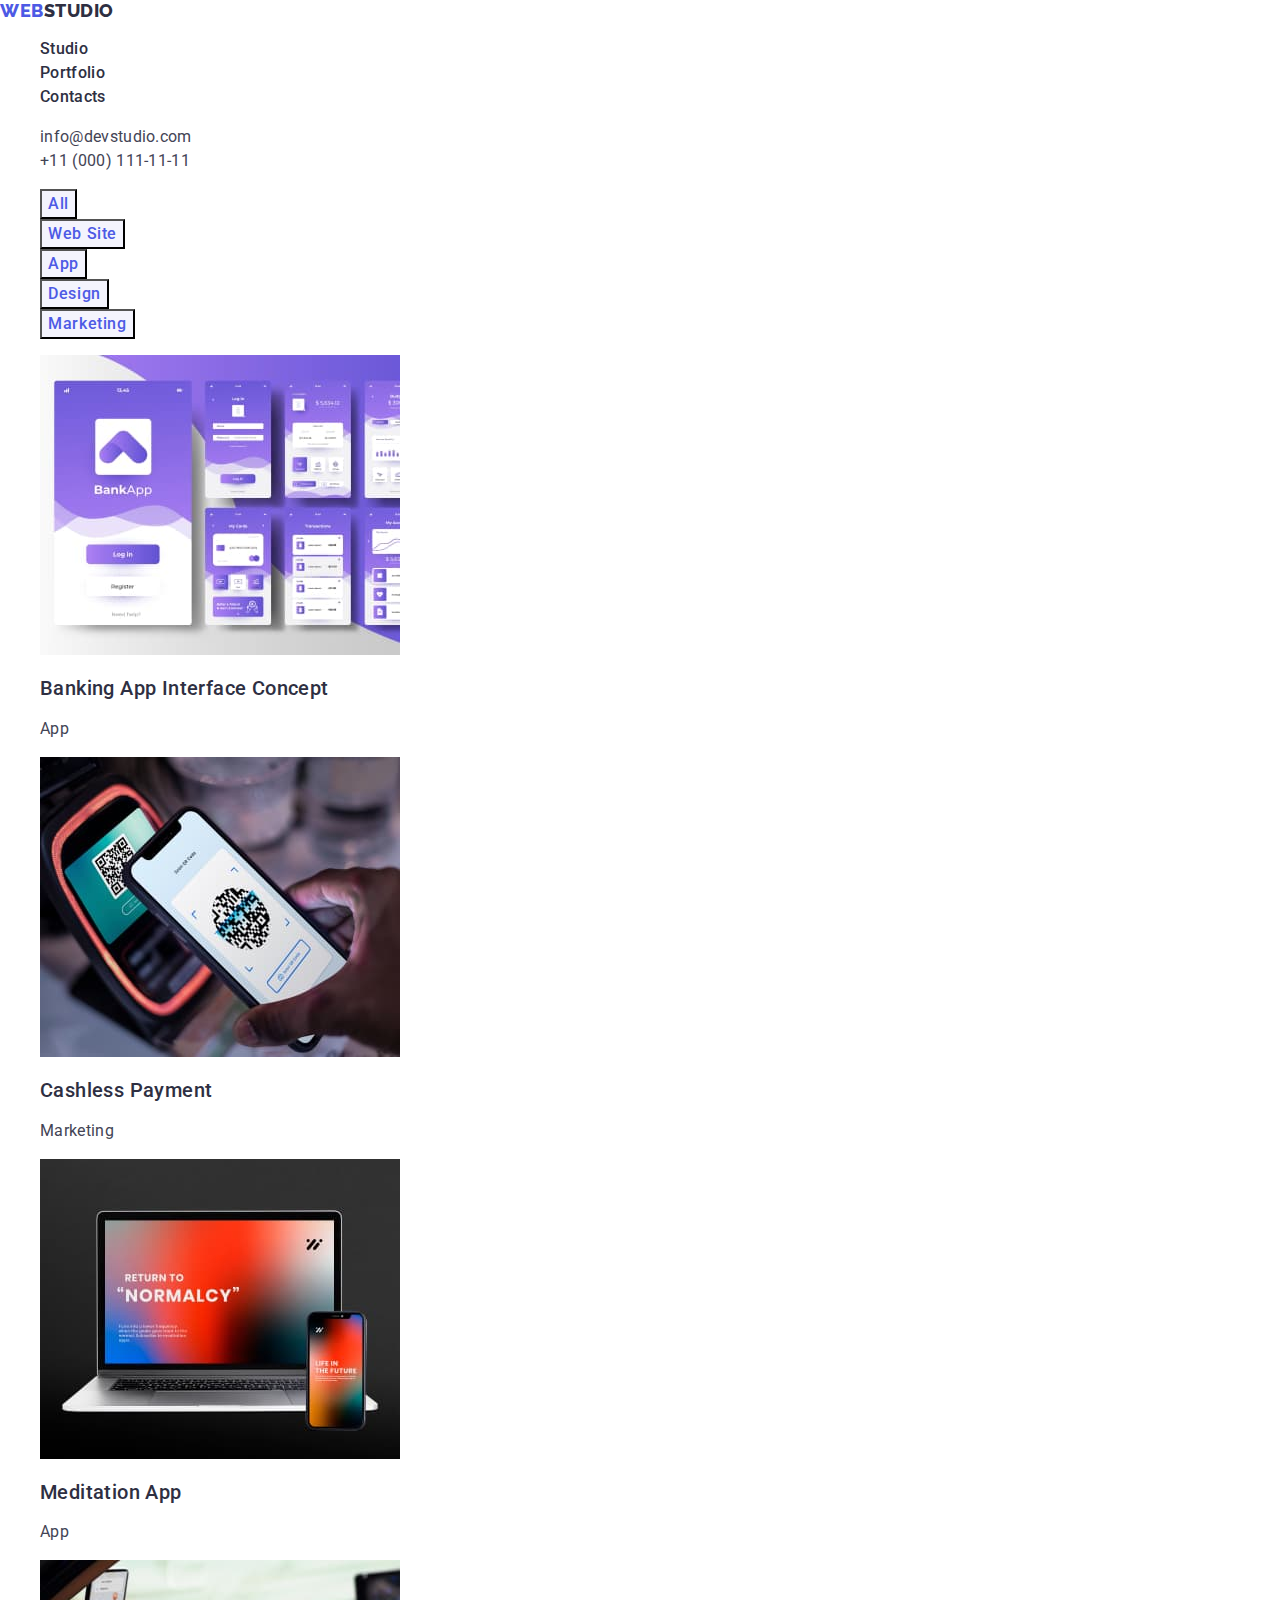
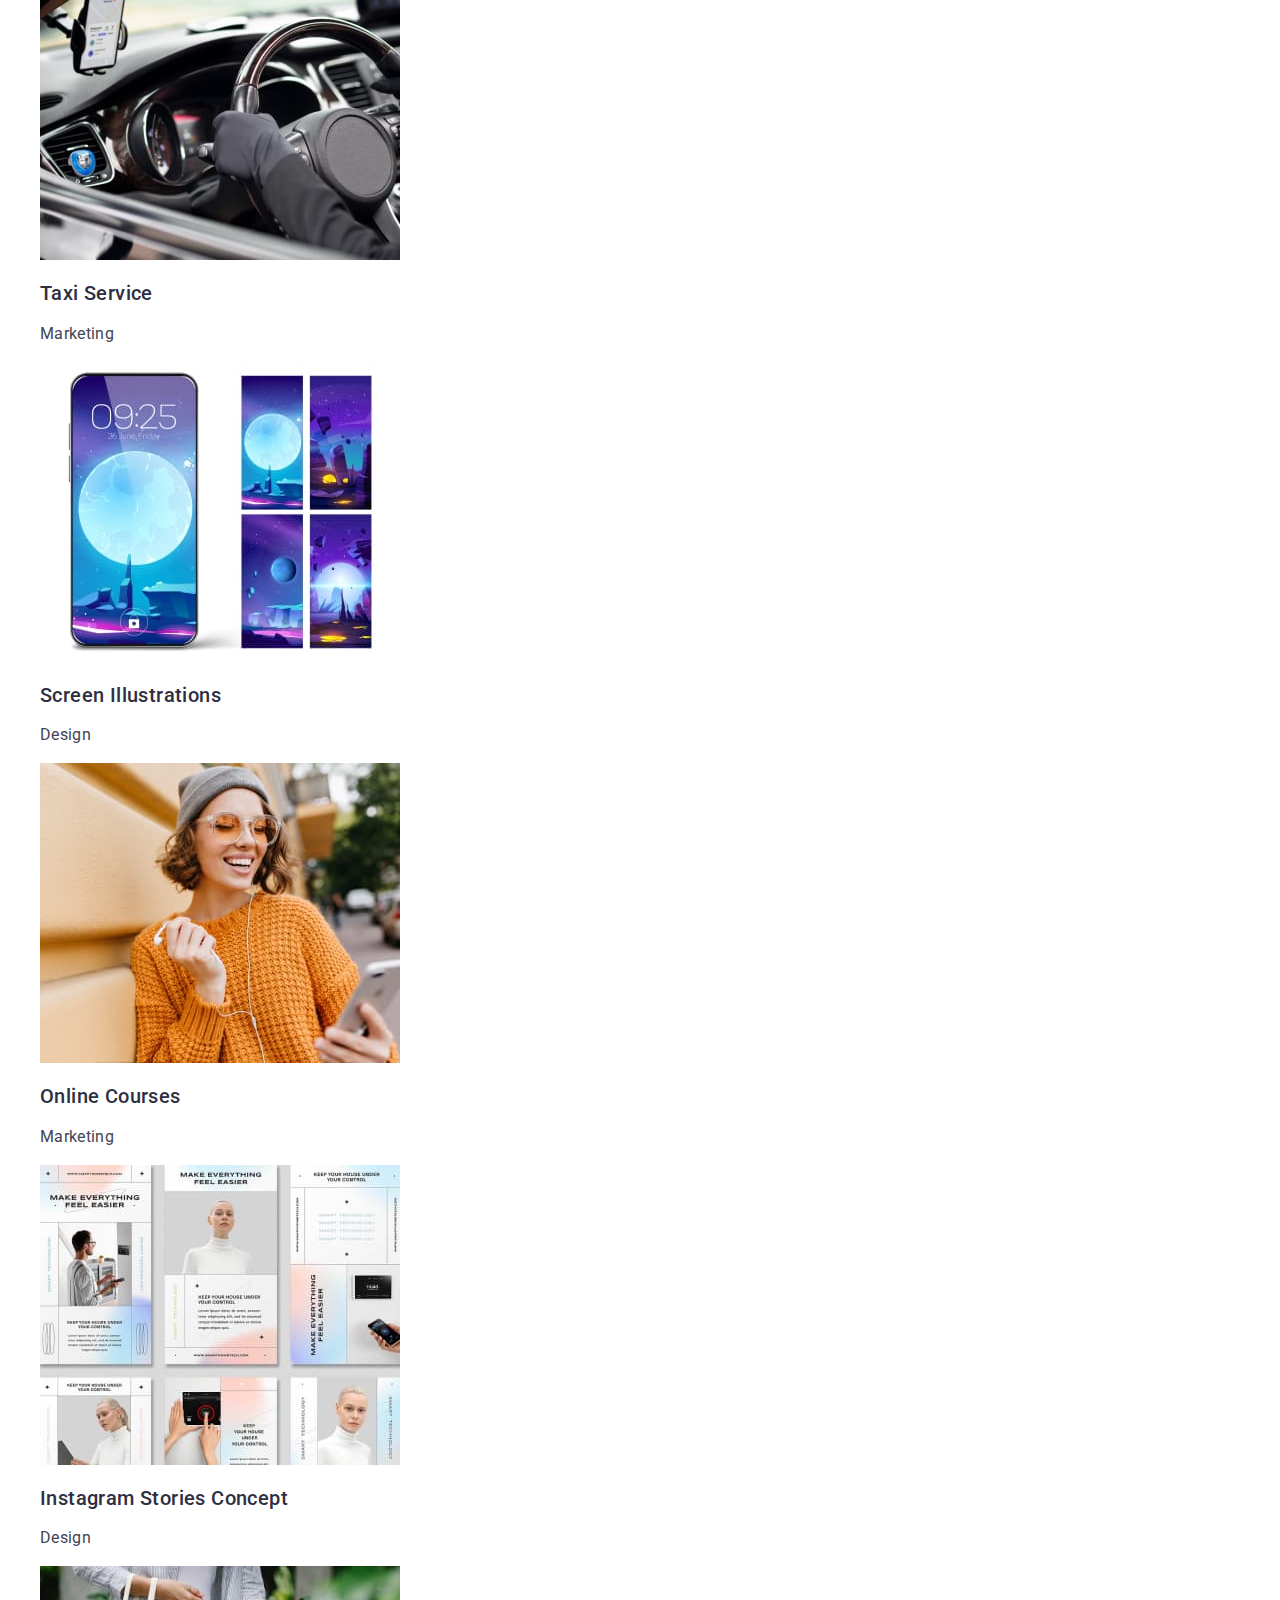
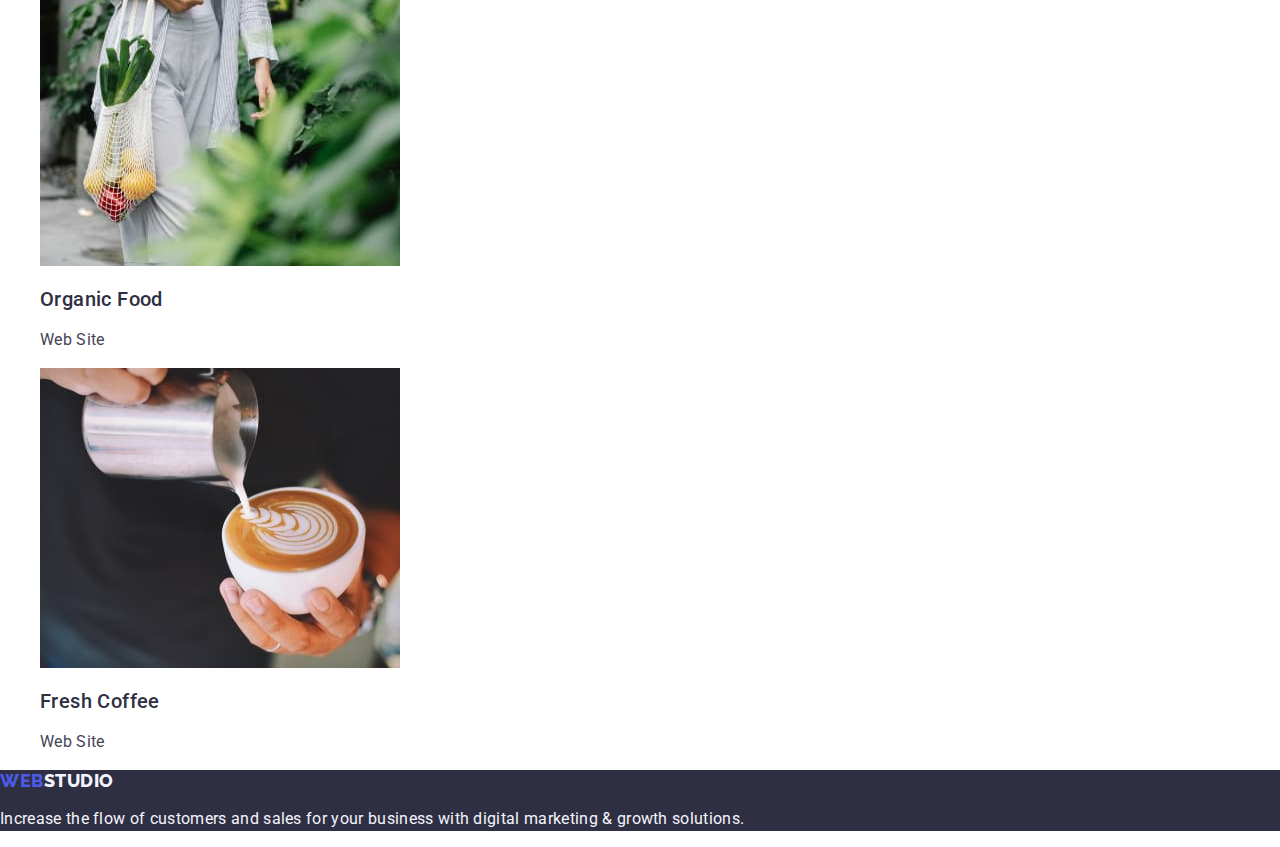
==== portfolio.html @ 8638ea78 "Initial commit" ====
<!DOCTYPE html>
<html lang="en">
    <head>
        <meta charset="UTF-8" />
        <meta http-equiv="X-UA-Compatible" content="IE=edge" />
        <meta name="viewport" content="width=device-width, initial-scale=1.0" />
        <!-- Normalize-->
        <link href="https://cdn.jsdelivr.net/npm/modern-normalize@2.0.0/modern-normalize.min.css"
         rel="stylesheet" 
         />
        <!--Fonts-->
<link rel="preconnect" href="https://fonts.googleapis.com">
<link rel="preconnect" href="https://fonts.gstatic.com" crossorigin>
<link href="https://fonts.googleapis.com/css2?family=Raleway:wght@800&family=Roboto:wght@400;500;700;900&display=swap"
 rel="stylesheet"
     />
    <!-- Castom-styles -->
<link rel="stylesheet" href="./css/styles.css" />
<title>Portfolio</title>
</head>
    <body class="page">
        <!-- Header section -->
        <header class="header">
            <nav class="nav">
                <a class="logo link" href="/index.html">Web<span class="logo-black-title">Studio</span></a>

                <ul class="header-list list">
                    <li class="header-item">
                        <a class="header-link link" href="./index.html">Studio</a></li>
                    <li class="header-item">
                        <a class="header-link link" href="./portfolio.html">Portfolio</a></li>
                    <li class="header-item">
                        <a class="header-link link" href="">Contacts</a></li>
                </ul>
            </nav>
            <address class="header-address">
                <ul class="header-address-list list">
                    <li class="header-address-item">
                        <a class="header-address-link link" href="mailto:info@devstudio.com">info@devstudio.com</a></li>
                    <li class="header-address-item">
                        <a class="header-address-link link" href="tel:+110001111111">+11 (000) 111-11-11</a></li>
                </ul>
            </address>
        </header>
        <!-- Main block -->
        <main class="main">
        <section class="section portfolio">
        <h1 hidden>Portfolio Page</h1>
        <!-- Navigation-list -->
        <ul class="portfolio-nav list">
        <li class="portfolio-nav-item">     
        <button class="portfolio-nav-button" type="button">All</button></li>
        <li class="portfolio-nav-item">
            <button class="portfolio-nav-button" type="button">Web Site</button></li>
            <li class="portfolio-nav-item">
            <button class="portfolio-nav-button" type="button">App</button></li>
            <li class="portfolio-nav-item">  
                <button class="portfolio-nav-button" type="button">Design</button></li>
                <li class="portfolio-nav-item">
                    <button class="portfolio-nav-button" type="button">Marketing</button></li>
                </ul>

                <!-- Portfolio-list -->
                    <ul class="portfolio-list list">
                    <li class="portfolio-item">
                        <a class="portfolio-link link" href="">
                    <img 
                    class="section-img"
                    src="./images/img7.jpg"
                    alt="Banking app"
                    width="360"
                    height="300"
                    />
      <h2 class="profit-title">Banking App Interface Concept</h2>
      <p class="portfolio-text">App</p>
                    </a>
                    </li>
                    <li class="portfolio-item">
                        <a class="portfolio-link link" href=""> 
                            <img 
                            src="./images/img8.jpg"
                            alt="Scan the code"
                            width="360"
                            height="300"
                            class="section-img"
                            />
                            <h2 class="profit-title">Cashless Payment</h2>
                            <p class="portfolio-text">Marketing</p>
                        </a>
                    </li>    
                    <li class="portfolio-item">
                        <a class="portfolio-link link" href="">
                            <img
                            src="./images/img9.jpg"
                            alt="machinery"
                            width="360"
                            height="300"
                            class="section-img"/>
                            <h2 class="profit-title">Meditation App</h2>
                            <p class="portfolio-text">App</p>
                        </a>
                    </li> 
                    <li class="portfolio-item">
                        <a class="portfolio-link link" href="">
                            <img
                            src="./images/img10.jpg"
                            alt="Car ride"
                            width="360"
                            height="300"
                            class="section-img"/>
                            <h2 class="profit-title">Taxi Service</h2>
                            <p class="portfolio-text">Marketing</p>
                        </a>
                    </li>
                    <li class="portfolio-item">
                        <a class="portfolio-link link" href="">
                            <img
                            src="./images/img11.jpg"
                            alt="wallpaper"
                            width="360"
                            height="300"
                            class="section-img"/>
                            <h2 class="profit-title">Screen Illustrations</h2>
                            <p class="portfolio-text">Design</p>
                        </a>
                    </li>
                    <li class="portfolio-item">
                        <a class="portfolio-link link" href="">
                            <img
                            src="./images/img12.jpg"
                            alt="listening to music"
                            width="360"
                            height="300"
                            class="section-img"/>
                            <h2 class="profit-title">Online Courses</h2>
                            <p class="portfolio-text">Marketing</p>
                        </a>
                    </li>
                    <li class="portfolio-item">
                        <a class="portfolio-link link" href="">
                            <img
                            src="./images/img13.jpg"
                            alt="advertising"
                            width="360"
                            height="300"
                            class="section-img"/>
                            <h2 class="profit-title">Instagram Stories Concept</h2>
                            <p class="portfolio-text">Design</p>
                        </a>
                    </li>
                    <li class="portfolio-item">
                        <a class="portfolio-link link" href="">
                            <img
                            src="./images/img14.jpg"
                            alt="food"
                            width="360"
                            height="300"
                            class="section-img"/>
                            <h2 class="profit-title">Organic Food</h2>
                            <p class="portfolio-text">Web Site</p>
                        </a>
                    </li>
                    <li class="portfolio-item">
                        <a class="portfolio-link link" href="">
                            <img
                            src="./images/img15.jpg"
                            alt="coffe"
                            width="360"
                            height="300"
                            class="section-img"/>
                            <h2 class="profit-title">Fresh Coffee</h2>
                            <p class="portfolio-text">Web Site</p>
                        </a>
                    </li>
                    </ul>
        </section>
        </main>
        <!--footer content -->
<footer class="footer">
    <a class="logo link" href="/index.html" 
    >Web<span class="footer-logo-light">Studio</span></a>
    <p class="footer-text">Increase the flow of customers and sales for your business with digital marketing & growth solutions.
    </p>
</footer>
    </body>

</html>
---- css/styles.css ----
:root {
    /* Colors */
    --main-color-web: #4D5AE5;
    --main-title-color: #2E2F42;
    --main-cloud: #F4F4FD;
    --main-bg-white: #FFFFFF;
    --main-text-color:  #434455;
    --main-dark-color: #2E2F42;
    --main-link-color: #404bbf;
          }  
         /**
          |============================
          |  Styles
          |============================
        */
 body {
    font-family:"Roboto", sans-serif;
    color: var(--main-text-color);
    background-color: var(--main-bg-white);
      }
.link,
  a {
      text-decoration: none;
      color: currentColor;
          }
    
  .list,
    ul,
    ol {
       list-style: none;
          }
  .btn,
    button {
        font-family: inherit;
        cursor: pointer;
        }
        /**
          |============================
          | Base styles
          |============================
        */
        .title {
            font-weight: 700;
            font-size: 36px;
            line-height: 1.11;
            letter-spacing: 0.02em;
            text-align: center;
            text-transform: capitalize;
            color: var(--main-title-color);
               }
        .profit-title {
            font-weight: 500;
            font-size: 20px;
            line-height: 1.2;
            letter-spacing: 0.02em;
            color: var(--main-title-color);
        }           
                 /**
                  |============================
                  | Header-section
                  |============================
                */
      .header {}
    .logo {
        font-family:"Raleway", sans-serif;
        text-transform: uppercase;
        font-weight: 800;
        font-size: 18px;
        line-height: 1.17;
        letter-spacing: 0.03em;
        color: var(--main-color-web);
            }
            .logo-black-title {
                color: var(--main-title-color);
                   }
            .header-nav {
            }
            .header-list {
            }
                
            .header-item {
            }    
            .header-link {
             font-weight: 500;
             font-size: 16px;
             line-height: 1.5;
             letter-spacing: 0.02em;
             color: var(--main-title-color);
                          }
                .header-link:hover,
                .header-link:focus {
                color: var(--main-link-color);
                   }
                .header-link:active {
                 color: var(--main-color-web);
                }
                .header-address {
                 font-style: normal;
                                }
                .header-address-list {
                }
                .header-address-item {
                                 }
                .header-address-link:hover,
                .header-address-link:focus {
                 color: var(--main-link-color);
                     }
                .header-address-link:active {
                 color: var(--main-color-web);
                }
                .header-address-link {
                 font-weight: 400;
                 font-size: 16px;
                 line-height: 1.5;
                 letter-spacing: 0.02em;
                 color: var(--main-text-color);
                    }
                 /**
                  |============================
                  | Main styles webstudio page
                  |============================
                */
                .main {
                }
                .section {
                }
                /* Hero-section */
                .hero {
                    background-color: var(--main-dark-color);
                }
                .hero-title {
                 font-weight: 700;
                 font-size: 56px;
                 line-height: 1.07;
                 letter-spacing: 0.02em;
                 text-align: center;
                 color: var(--main-bg-white);
                }
                .hero-button {
                 font-weight: 500;
                 font-size: 16px;
                 line-height: 1.5;
                 letter-spacing: 0.04em;
                 background-color: var(--main-color-web);
                 color: var(--main-bg-white);
                }
                 .hero-button:hover,
                 .hero-button:focus {
                 background-color: var(--main-link-color);
                }
                 /* section 2 */
                 .profit {
                 }
                 .profit-list {
                 }
                 .profit-text {
                    font-size: 16px;
                    line-height: 1.5;
                    letter-spacing: 0.02em;
                    color: var(--main-text-color);
                }
                /* Projects-section */
                .projects {
                }
                .projects-list {
                }
                 /* Our-team-section */
                .our-team {
                    background-color: var(--main-cloud);
                }
                .our-team-list {
                }
                .our-team-item {
                    background-color: var(--main-bg-white);
                }
                .our-team-text {
                    font-size: 16px;
                    line-height: 1.5;
                    letter-spacing: 0.02em;
                    color: var(--main-text-color);
                }
                /**
                   |============================
                   | Main styles portfolio page
                   |============================
                 */
                .portfolio {
                }
                .nav {
                }
                .portfolio-nav-item {
                }
                .portfolio-nav-button {
                    font-family: 'Roboto', sans-serif;
                    font-weight: 500;
                    font-size: 16px;
                    line-height: 1.5;
                    letter-spacing: 0.04em;
                    cursor: pointer;
                    color: var(--main-color-web);
                    background-color: var(--main-cloud);
                      }
                .portfolio-nav-button:hover,
                .portfolio-nav-button:focus {
                 color: var(--main-bg-white);
                 background-color: var(--main-link-color);
                }
              .portfolio-list {
              }
              .portfolio-item {
              }
              .portfolio-text {
                    font-size: 16px;
                    line-height: 1.5;
                    letter-spacing: 0.02em;
                    color: var(--main-text-color);
                       }
                     /**
                      |============================
                      | Footer content
                      |============================
                    */
                    .footer {
                        background-color: var(--main-dark-color);
                        }
                    .footer-logo-light {
                        color: var(--main-cloud);
                        }
                    .footer-text {
                        font-size: 16px;
                        line-height: 1.5;
                        letter-spacing: 0.02em;
                        color: var(--main-cloud);
                        }
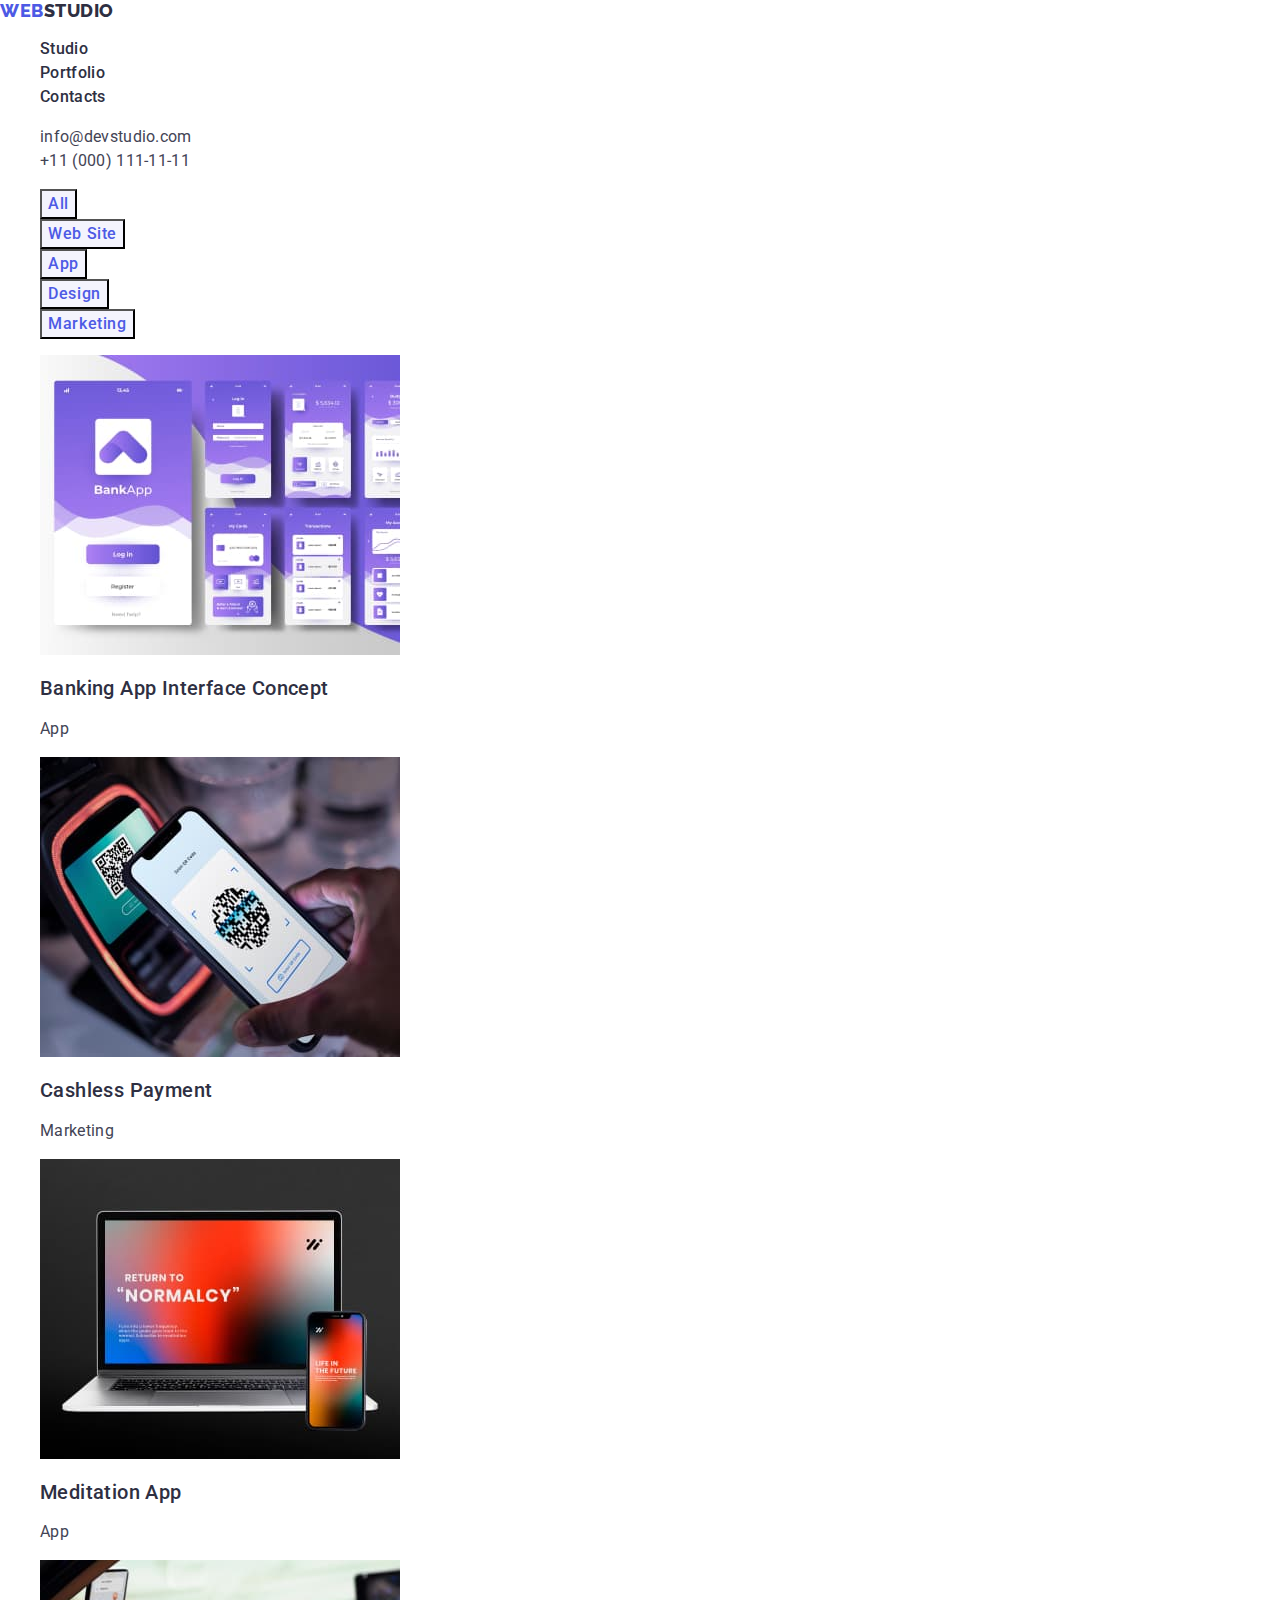
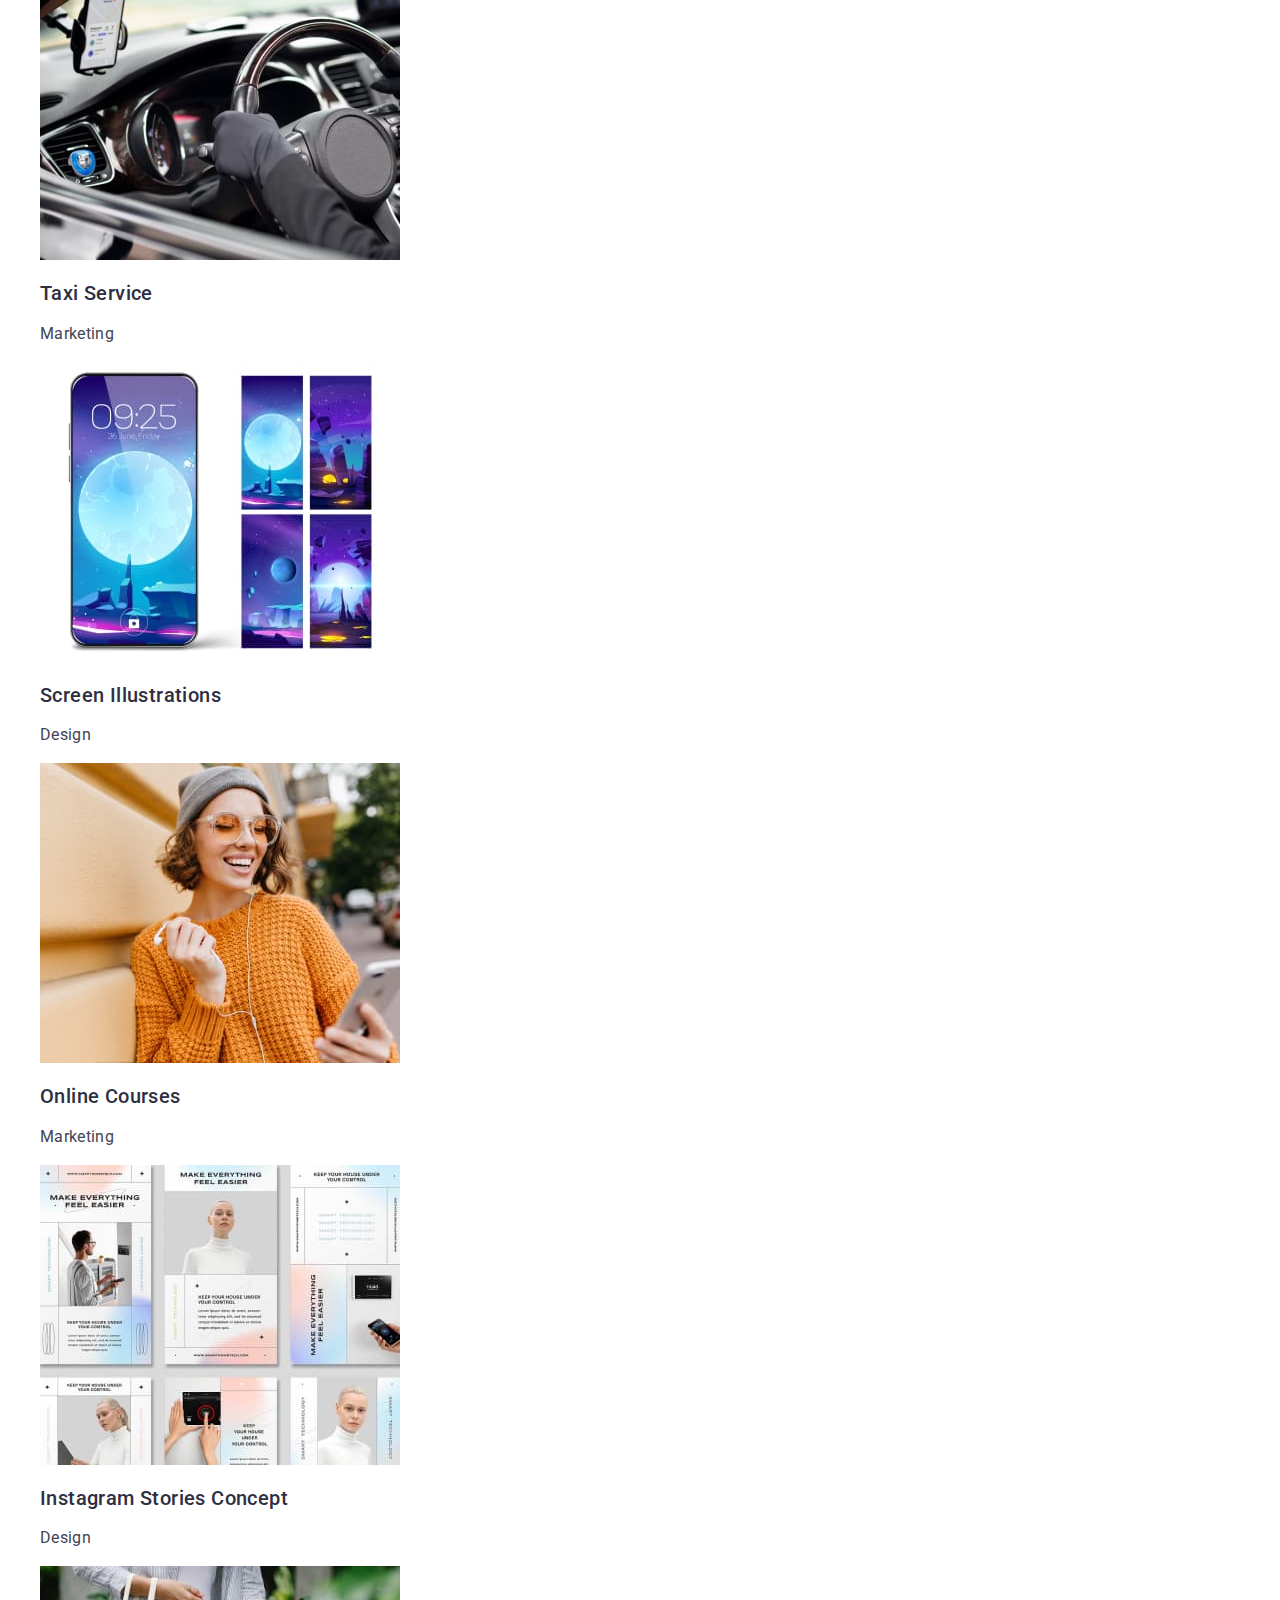
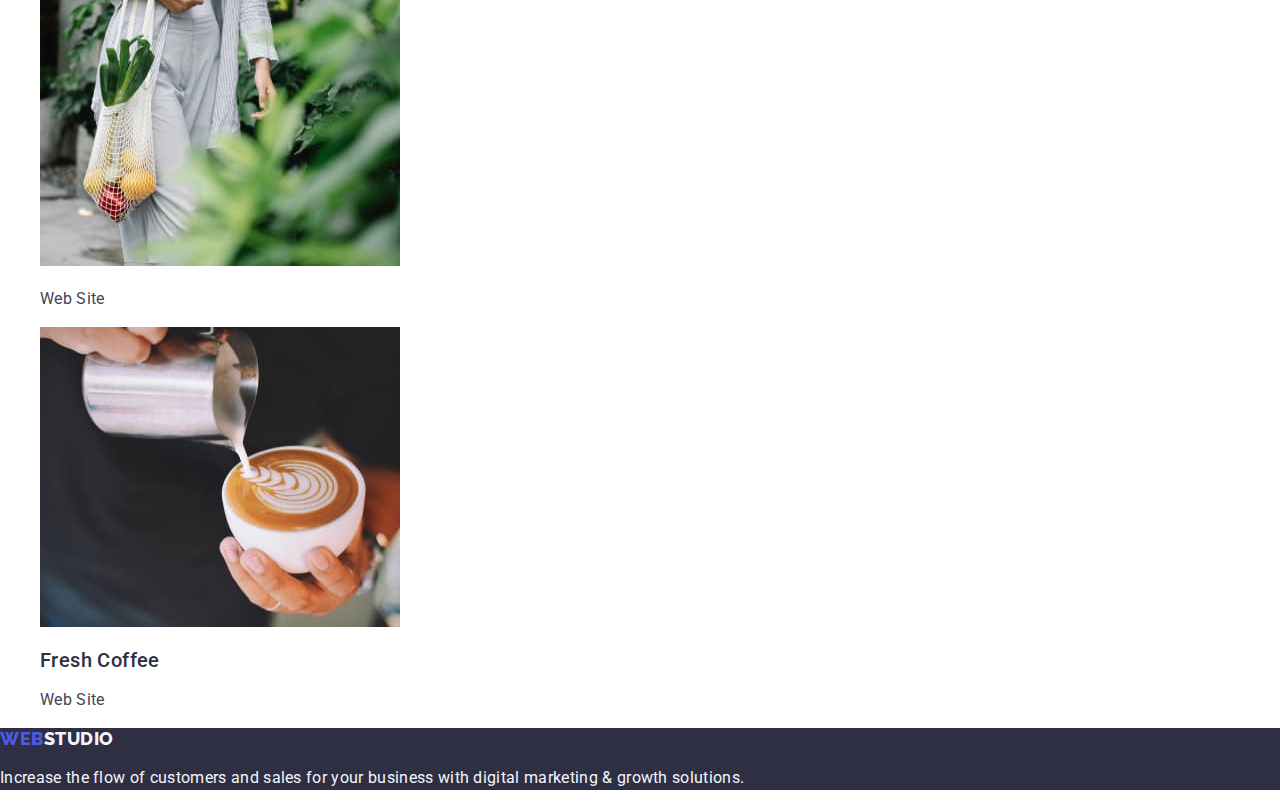
==== commit 9bc56e6b: "github" ====
--- a/portfolio.html
+++ b/portfolio.html
@@ -6,7 +6,8 @@
         <meta name="viewport" content="width=device-width, initial-scale=1.0" />
         <!-- Normalize-->
         <link href="https://cdn.jsdelivr.net/npm/modern-normalize@2.0.0/modern-normalize.min.css"
-         rel="stylesheet" 
+         rel="stylesheet"
+         
          />
         <!--Fonts-->
 <link rel="preconnect" href="https://fonts.googleapis.com">
@@ -21,6 +22,7 @@
     <body class="page">
         <!-- Header section -->
         <header class="header">
+            
             <nav class="nav">
                 <a class="logo link" href="/index.html">Web<span class="logo-black-title">Studio</span></a>
 
@@ -41,10 +43,12 @@
                         <a class="header-address-link link" href="tel:+110001111111">+11 (000) 111-11-11</a></li>
                 </ul>
             </address>
+            
         </header>
         <!-- Main block -->
         <main class="main">
         <section class="section portfolio">
+            
         <h1 hidden>Portfolio Page</h1>
         <!-- Navigation-list -->
         <ul class="portfolio-nav list">
@@ -71,8 +75,10 @@
                     width="360"
                     height="300"
                     />
+      
       <h2 class="profit-title">Banking App Interface Concept</h2>
       <p class="portfolio-text">App</p>
+                    
                     </a>
                     </li>
                     <li class="portfolio-item">
@@ -84,8 +90,10 @@
                             height="300"
                             class="section-img"
                             />
+                            
                             <h2 class="profit-title">Cashless Payment</h2>
                             <p class="portfolio-text">Marketing</p>
+                            
                         </a>
                     </li>    
                     <li class="portfolio-item">
@@ -96,8 +104,10 @@
                             width="360"
                             height="300"
                             class="section-img"/>
+                            
                             <h2 class="profit-title">Meditation App</h2>
                             <p class="portfolio-text">App</p>
+                            
                         </a>
                     </li> 
                     <li class="portfolio-item">
@@ -108,8 +118,10 @@
                             width="360"
                             height="300"
                             class="section-img"/>
+                            
                             <h2 class="profit-title">Taxi Service</h2>
                             <p class="portfolio-text">Marketing</p>
+                            
                         </a>
                     </li>
                     <li class="portfolio-item">
@@ -120,8 +132,10 @@
                             width="360"
                             height="300"
                             class="section-img"/>
+                            <div class="portfolio-list-item-card-content">
                             <h2 class="profit-title">Screen Illustrations</h2>
                             <p class="portfolio-text">Design</p>
+                            
                         </a>
                     </li>
                     <li class="portfolio-item">
@@ -132,8 +146,10 @@
                             width="360"
                             height="300"
                             class="section-img"/>
+                            
                             <h2 class="profit-title">Online Courses</h2>
                             <p class="portfolio-text">Marketing</p>
+                            
                         </a>
                     </li>
                     <li class="portfolio-item">
@@ -144,8 +160,10 @@
                             width="360"
                             height="300"
                             class="section-img"/>
+                            
                             <h2 class="profit-title">Instagram Stories Concept</h2>
                             <p class="portfolio-text">Design</p>
+                            
                         </a>
                     </li>
                     <li class="portfolio-item">
@@ -156,8 +174,9 @@
                             width="360"
                             height="300"
                             class="section-img"/>
-                            <h2 class="profit-title">Organic Food</h2>
+                            <div class="portfolio-list-item-card-content">
                             <p class="portfolio-text">Web Site</p>
+                            
                         </a>
                     </li>
                     <li class="portfolio-item">
@@ -168,19 +187,24 @@
                             width="360"
                             height="300"
                             class="section-img"/>
+                            
                             <h2 class="profit-title">Fresh Coffee</h2>
                             <p class="portfolio-text">Web Site</p>
+                            </div>
                         </a>
                     </li>
                     </ul>
+            
         </section>
         </main>
         <!--footer content -->
 <footer class="footer">
+    
     <a class="logo link" href="/index.html" 
     >Web<span class="footer-logo-light">Studio</span></a>
     <p class="footer-text">Increase the flow of customers and sales for your business with digital marketing & growth solutions.
     </p>
+    
 </footer>
     </body>
 
--- a/css/styles.css
+++ b/css/styles.css
@@ -7,6 +7,9 @@
     --main-text-color:  #434455;
     --main-dark-color: #2E2F42;
     --main-link-color: #404bbf;
+    
+    
+    
           }  
          /**
           |============================
@@ -18,22 +21,26 @@
     color: var(--main-text-color);
     background-color: var(--main-bg-white);
       }
+ 
 .link,
   a {
       text-decoration: none;
       color: currentColor;
+      
           }
-    
+        
   .list,
     ul,
     ol {
        list-style: none;
+
           }
   .btn,
     button {
         font-family: inherit;
         cursor: pointer;
         }
+    
         /**
           |============================
           | Base styles
@@ -41,6 +48,7 @@
         */
         .title {
             font-weight: 700;
+            
             font-size: 36px;
             line-height: 1.11;
             letter-spacing: 0.02em;
@@ -54,13 +62,17 @@
             line-height: 1.2;
             letter-spacing: 0.02em;
             color: var(--main-title-color);
+            
         }           
                  /**
                   |============================
                   | Header-section
                   |============================
                 */
-      .header {}
+      .header {
+     
+      }
+      
     .logo {
         font-family:"Raleway", sans-serif;
         text-transform: uppercase;
@@ -69,11 +81,13 @@
         line-height: 1.17;
         letter-spacing: 0.03em;
         color: var(--main-color-web);
+        
             }
             .logo-black-title {
                 color: var(--main-title-color);
                    }
             .header-nav {
+          
             }
             .header-list {
             }
@@ -127,6 +141,7 @@
                 /* Hero-section */
                 .hero {
                     background-color: var(--main-dark-color);
+                    
                 }
                 .hero-title {
                  font-weight: 700;
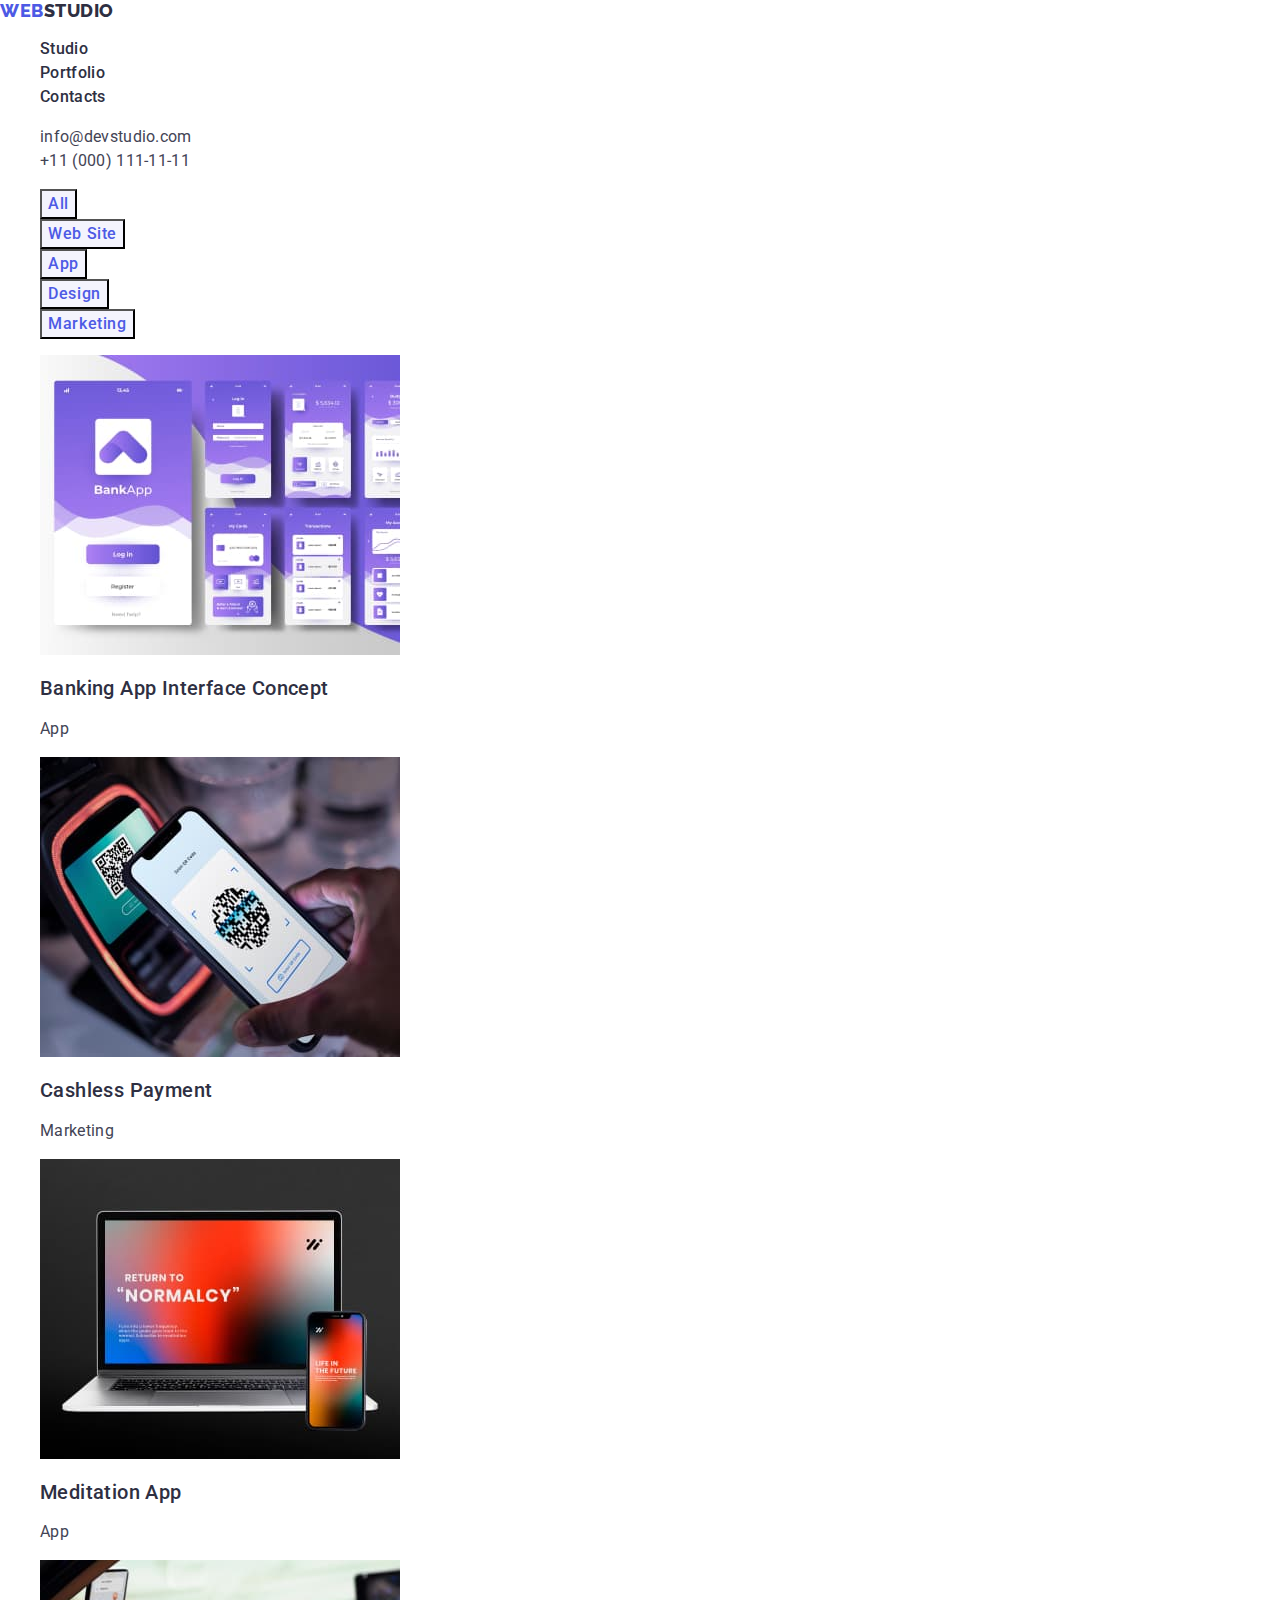
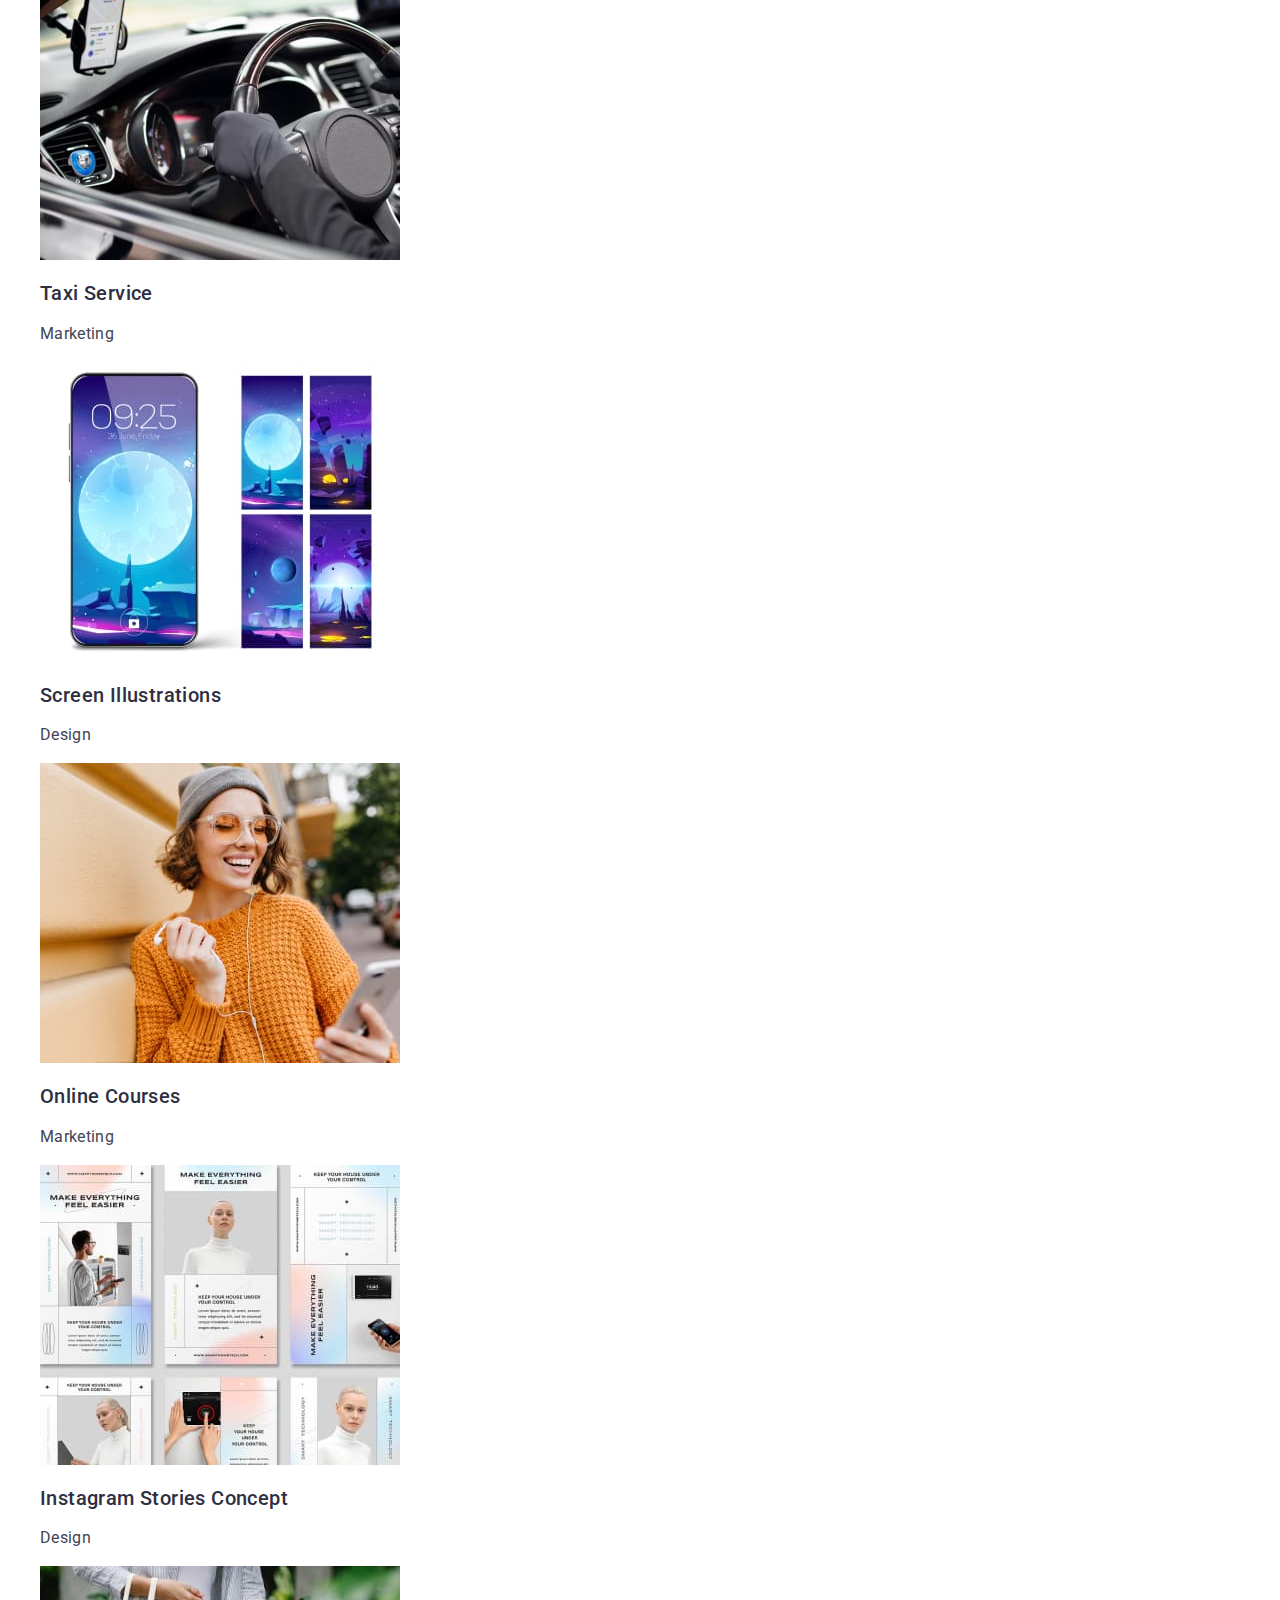
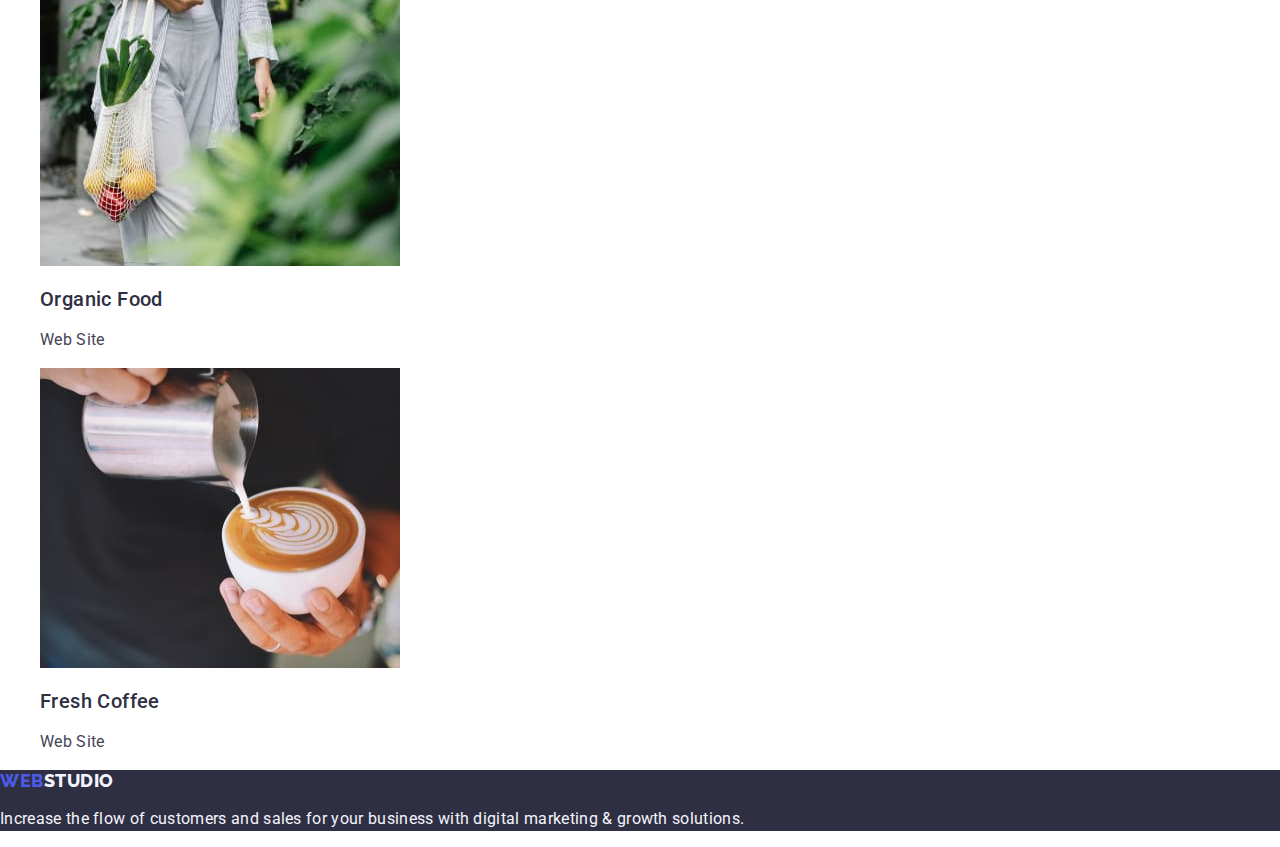
==== commit b7b5404f: "github" ====
--- a/portfolio.html
+++ b/portfolio.html
@@ -1,211 +1,151 @@
 <!DOCTYPE html>
 <html lang="en">
-    <head>
-        <meta charset="UTF-8" />
-        <meta http-equiv="X-UA-Compatible" content="IE=edge" />
-        <meta name="viewport" content="width=device-width, initial-scale=1.0" />
-        <!-- Normalize-->
-        <link href="https://cdn.jsdelivr.net/npm/modern-normalize@2.0.0/modern-normalize.min.css"
-         rel="stylesheet"
-         
-         />
-        <!--Fonts-->
-<link rel="preconnect" href="https://fonts.googleapis.com">
-<link rel="preconnect" href="https://fonts.gstatic.com" crossorigin>
-<link href="https://fonts.googleapis.com/css2?family=Raleway:wght@800&family=Roboto:wght@400;500;700;900&display=swap"
- rel="stylesheet"
-     />
+
+<head>
+    <meta charset="UTF-8" />
+    <meta http-equiv="X-UA-Compatible" content="IE=edge" />
+    <meta name="viewport" content="width=device-width, initial-scale=1.0" />
+    <!-- Normalize-->
+    <link href="https://cdn.jsdelivr.net/npm/modern-normalize@2.0.0/modern-normalize.min.css" rel="stylesheet" />
+    <!--Fonts-->
+    <link rel="preconnect" href="https://fonts.googleapis.com">
+    <link rel="preconnect" href="https://fonts.gstatic.com" crossorigin>
+    <link
+        href="https://fonts.googleapis.com/css2?family=Raleway:wght@800&family=Roboto:wght@400;500;700;900&display=swap"
+        rel="stylesheet" />
     <!-- Castom-styles -->
-<link rel="stylesheet" href="./css/styles.css" />
-<title>Portfolio</title>
+    <link rel="stylesheet" href="./css/styles.css" />
+    <title>Portfolio</title>
 </head>
-    <body class="page">
-        <!-- Header section -->
-        <header class="header">
-            
-            <nav class="nav">
-                <a class="logo link" href="/index.html">Web<span class="logo-black-title">Studio</span></a>
 
-                <ul class="header-list list">
-                    <li class="header-item">
-                        <a class="header-link link" href="./index.html">Studio</a></li>
-                    <li class="header-item">
-                        <a class="header-link link" href="./portfolio.html">Portfolio</a></li>
-                    <li class="header-item">
-                        <a class="header-link link" href="">Contacts</a></li>
-                </ul>
-            </nav>
-            <address class="header-address">
-                <ul class="header-address-list list">
-                    <li class="header-address-item">
-                        <a class="header-address-link link" href="mailto:info@devstudio.com">info@devstudio.com</a></li>
-                    <li class="header-address-item">
-                        <a class="header-address-link link" href="tel:+110001111111">+11 (000) 111-11-11</a></li>
-                </ul>
-            </address>
-            
-        </header>
-        <!-- Main block -->
-        <main class="main">
+<body class="page">
+    <!-- Header section -->
+    <header class="header">
+        <nav class="nav">
+            <a class="logo link" href="/index.html">Web<span class="logo-black-title">Studio</span></a>
+
+            <ul class="header-list list">
+                <li class="header-item">
+                    <a class="header-link link" href="./index.html">Studio</a>
+                </li>
+                <li class="header-item">
+                    <a class="header-link link" href="./portfolio.html">Portfolio</a>
+                </li>
+                <li class="header-item">
+                    <a class="header-link link" href="">Contacts</a>
+                </li>
+            </ul>
+        </nav>
+        <address class="header-address">
+            <ul class="header-address-list list">
+                <li class="header-address-item">
+                    <a class="header-address-link link" href="mailto:info@devstudio.com">info@devstudio.com</a>
+                </li>
+                <li class="header-address-item">
+                    <a class="header-address-link link" href="tel:+110001111111">+11 (000) 111-11-11</a>
+                </li>
+            </ul>
+        </address>
+    </header>
+    <!-- Main block -->
+    <main class="main">
         <section class="section portfolio">
-            
-        <h1 hidden>Portfolio Page</h1>
-        <!-- Navigation-list -->
-        <ul class="portfolio-nav list">
-        <li class="portfolio-nav-item">     
-        <button class="portfolio-nav-button" type="button">All</button></li>
-        <li class="portfolio-nav-item">
-            <button class="portfolio-nav-button" type="button">Web Site</button></li>
-            <li class="portfolio-nav-item">
-            <button class="portfolio-nav-button" type="button">App</button></li>
-            <li class="portfolio-nav-item">  
-                <button class="portfolio-nav-button" type="button">Design</button></li>
+            <h1 hidden>Portfolio Page</h1>
+            <!-- Navigation-list -->
+            <ul class="portfolio-nav list">
                 <li class="portfolio-nav-item">
-                    <button class="portfolio-nav-button" type="button">Marketing</button></li>
-                </ul>
+                    <button class="portfolio-nav-button" type="button">All</button>
+                </li>
+                <li class="portfolio-nav-item">
+                    <button class="portfolio-nav-button" type="button">Web Site</button>
+                </li>
+                <li class="portfolio-nav-item">
+                    <button class="portfolio-nav-button" type="button">App</button>
+                </li>
+                <li class="portfolio-nav-item">
+                    <button class="portfolio-nav-button" type="button">Design</button>
+                </li>
+                <li class="portfolio-nav-item">
+                    <button class="portfolio-nav-button" type="button">Marketing</button>
+                </li>
+            </ul>
 
-                <!-- Portfolio-list -->
-                    <ul class="portfolio-list list">
-                    <li class="portfolio-item">
-                        <a class="portfolio-link link" href="">
-                    <img 
-                    class="section-img"
-                    src="./images/img7.jpg"
-                    alt="Banking app"
-                    width="360"
-                    height="300"
-                    />
-      
-      <h2 class="profit-title">Banking App Interface Concept</h2>
-      <p class="portfolio-text">App</p>
-                    
+            <!-- Portfolio-list -->
+            <ul class="portfolio-list list">
+                <li class="portfolio-item">
+                    <a class="portfolio-link link" href="">
+                        <img class="section-img" src="./images/img7.jpg" alt="Banking app" width="360" height="300" />
+                        <h2 class="profit-title">Banking App Interface Concept</h2>
+                        <p class="portfolio-text">App</p>
                     </a>
-                    </li>
-                    <li class="portfolio-item">
-                        <a class="portfolio-link link" href=""> 
-                            <img 
-                            src="./images/img8.jpg"
-                            alt="Scan the code"
-                            width="360"
-                            height="300"
-                            class="section-img"
-                            />
-                            
-                            <h2 class="profit-title">Cashless Payment</h2>
-                            <p class="portfolio-text">Marketing</p>
-                            
-                        </a>
-                    </li>    
-                    <li class="portfolio-item">
-                        <a class="portfolio-link link" href="">
-                            <img
-                            src="./images/img9.jpg"
-                            alt="machinery"
-                            width="360"
-                            height="300"
-                            class="section-img"/>
-                            
-                            <h2 class="profit-title">Meditation App</h2>
-                            <p class="portfolio-text">App</p>
-                            
-                        </a>
-                    </li> 
-                    <li class="portfolio-item">
-                        <a class="portfolio-link link" href="">
-                            <img
-                            src="./images/img10.jpg"
-                            alt="Car ride"
-                            width="360"
-                            height="300"
-                            class="section-img"/>
-                            
-                            <h2 class="profit-title">Taxi Service</h2>
-                            <p class="portfolio-text">Marketing</p>
-                            
-                        </a>
-                    </li>
-                    <li class="portfolio-item">
-                        <a class="portfolio-link link" href="">
-                            <img
-                            src="./images/img11.jpg"
-                            alt="wallpaper"
-                            width="360"
-                            height="300"
-                            class="section-img"/>
-                            <div class="portfolio-list-item-card-content">
-                            <h2 class="profit-title">Screen Illustrations</h2>
-                            <p class="portfolio-text">Design</p>
-                            
-                        </a>
-                    </li>
-                    <li class="portfolio-item">
-                        <a class="portfolio-link link" href="">
-                            <img
-                            src="./images/img12.jpg"
-                            alt="listening to music"
-                            width="360"
-                            height="300"
-                            class="section-img"/>
-                            
-                            <h2 class="profit-title">Online Courses</h2>
-                            <p class="portfolio-text">Marketing</p>
-                            
-                        </a>
-                    </li>
-                    <li class="portfolio-item">
-                        <a class="portfolio-link link" href="">
-                            <img
-                            src="./images/img13.jpg"
-                            alt="advertising"
-                            width="360"
-                            height="300"
-                            class="section-img"/>
-                            
-                            <h2 class="profit-title">Instagram Stories Concept</h2>
-                            <p class="portfolio-text">Design</p>
-                            
-                        </a>
-                    </li>
-                    <li class="portfolio-item">
-                        <a class="portfolio-link link" href="">
-                            <img
-                            src="./images/img14.jpg"
-                            alt="food"
-                            width="360"
-                            height="300"
-                            class="section-img"/>
-                            <div class="portfolio-list-item-card-content">
-                            <p class="portfolio-text">Web Site</p>
-                            
-                        </a>
-                    </li>
-                    <li class="portfolio-item">
-                        <a class="portfolio-link link" href="">
-                            <img
-                            src="./images/img15.jpg"
-                            alt="coffe"
-                            width="360"
-                            height="300"
-                            class="section-img"/>
-                            
-                            <h2 class="profit-title">Fresh Coffee</h2>
-                            <p class="portfolio-text">Web Site</p>
-                            </div>
-                        </a>
-                    </li>
-                    </ul>
-            
+                </li>
+                <li class="portfolio-item">
+                    <a class="portfolio-link link" href="">
+                        <img src="./images/img8.jpg" alt="Scan the code" width="360" height="300" class="section-img" />
+                        <h2 class="profit-title">Cashless Payment</h2>
+                        <p class="portfolio-text">Marketing</p>
+                    </a>
+                </li>
+                <li class="portfolio-item">
+                    <a class="portfolio-link link" href="">
+                        <img src="./images/img9.jpg" alt="machinery" width="360" height="300" class="section-img" />
+                        <h2 class="profit-title">Meditation App</h2>
+                        <p class="portfolio-text">App</p>
+                    </a>
+                </li>
+                <li class="portfolio-item">
+                    <a class="portfolio-link link" href="">
+                        <img src="./images/img10.jpg" alt="Car ride" width="360" height="300" class="section-img" />
+                        <h2 class="profit-title">Taxi Service</h2>
+                        <p class="portfolio-text">Marketing</p>
+                    </a>
+                </li>
+                <li class="portfolio-item">
+                    <a class="portfolio-link link" href="">
+                        <img src="./images/img11.jpg" alt="wallpaper" width="360" height="300" class="section-img" />
+                        <h2 class="profit-title">Screen Illustrations</h2>
+                        <p class="portfolio-text">Design</p>
+                    </a>
+                </li>
+                <li class="portfolio-item">
+                    <a class="portfolio-link link" href="">
+                        <img src="./images/img12.jpg" alt="listening to music" width="360" height="300"
+                            class="section-img" />
+                        <h2 class="profit-title">Online Courses</h2>
+                        <p class="portfolio-text">Marketing</p>
+                    </a>
+                </li>
+                <li class="portfolio-item">
+                    <a class="portfolio-link link" href="">
+                        <img src="./images/img13.jpg" alt="advertising" width="360" height="300" class="section-img" />
+                        <h2 class="profit-title">Instagram Stories Concept</h2>
+                        <p class="portfolio-text">Design</p>
+                    </a>
+                </li>
+                <li class="portfolio-item">
+                    <a class="portfolio-link link" href="">
+                        <img src="./images/img14.jpg" alt="food" width="360" height="300" class="section-img" />
+                        <h2 class="profit-title">Organic Food</h2>
+                        <p class="portfolio-text">Web Site</p>
+                    </a>
+                </li>
+                <li class="portfolio-item">
+                    <a class="portfolio-link link" href="">
+                        <img src="./images/img15.jpg" alt="coffe" width="360" height="300" class="section-img" />
+                        <h2 class="profit-title">Fresh Coffee</h2>
+                        <p class="portfolio-text">Web Site</p>
+                    </a>
+                </li>
+            </ul>
         </section>
-        </main>
-        <!--footer content -->
-<footer class="footer">
-    
-    <a class="logo link" href="/index.html" 
-    >Web<span class="footer-logo-light">Studio</span></a>
-    <p class="footer-text">Increase the flow of customers and sales for your business with digital marketing & growth solutions.
-    </p>
-    
-</footer>
-    </body>
+    </main>
+    <!--footer content -->
+    <footer class="footer">
+        <a class="logo link" href="/index.html">Web<span class="footer-logo-light">Studio</span></a>
+        <p class="footer-text">Increase the flow of customers and sales for your business with digital marketing &
+            growth solutions.
+        </p>
+    </footer>
+</body>
 
 </html>--- a/css/styles.css
+++ b/css/styles.css
@@ -1,250 +1,262 @@
 :root {
-    /* Colors */
-    --main-color-web: #4D5AE5;
-    --main-title-color: #2E2F42;
-    --main-cloud: #F4F4FD;
-    --main-bg-white: #FFFFFF;
-    --main-text-color:  #434455;
-    --main-dark-color: #2E2F42;
-    --main-link-color: #404bbf;
-    
-    
-    
-          }  
-         /**
+  /* Colors */
+  --main-color-web: #4D5AE5;
+  --main-title-color: #2E2F42;
+  --main-cloud: #F4F4FD;
+  --main-bg-white: #FFFFFF;
+  --main-text-color: #434455;
+  --main-dark-color: #2E2F42;
+  --main-link-color: #404bbf;
+}
+
+/**
           |============================
           |  Styles
           |============================
         */
- body {
-    font-family:"Roboto", sans-serif;
-    color: var(--main-text-color);
-    background-color: var(--main-bg-white);
-      }
- 
+body {
+  font-family: "Roboto", sans-serif;
+  color: var(--main-text-color);
+  background-color: var(--main-bg-white);
+}
+
 .link,
-  a {
-      text-decoration: none;
-      color: currentColor;
-      
-          }
-        
-  .list,
-    ul,
-    ol {
-       list-style: none;
-
-          }
-  .btn,
-    button {
-        font-family: inherit;
-        cursor: pointer;
-        }
-    
-        /**
+a {
+  text-decoration: none;
+  color: currentColor;
+}
+
+.list,
+ul,
+ol {
+  list-style: none;
+}
+
+.btn,
+button {
+  font-family: inherit;
+  cursor: pointer;
+}
+
+/**
           |============================
           | Base styles
           |============================
         */
-        .title {
-            font-weight: 700;
-            
-            font-size: 36px;
-            line-height: 1.11;
-            letter-spacing: 0.02em;
-            text-align: center;
-            text-transform: capitalize;
-            color: var(--main-title-color);
-               }
-        .profit-title {
-            font-weight: 500;
-            font-size: 20px;
-            line-height: 1.2;
-            letter-spacing: 0.02em;
-            color: var(--main-title-color);
-            
-        }           
-                 /**
+.title {
+  font-weight: 700;
+  font-size: 36px;
+  line-height: 1.11;
+  letter-spacing: 0.02em;
+  text-align: center;
+  text-transform: capitalize;
+  color: var(--main-title-color);
+}
+
+.profit-title {
+  font-weight: 500;
+  font-size: 20px;
+  line-height: 1.2;
+  letter-spacing: 0.02em;
+  color: var(--main-title-color);
+}
+
+/**
                   |============================
                   | Header-section
                   |============================
                 */
-      .header {
-     
-      }
-      
-    .logo {
-        font-family:"Raleway", sans-serif;
-        text-transform: uppercase;
-        font-weight: 800;
-        font-size: 18px;
-        line-height: 1.17;
-        letter-spacing: 0.03em;
-        color: var(--main-color-web);
-        
-            }
-            .logo-black-title {
-                color: var(--main-title-color);
-                   }
-            .header-nav {
-          
-            }
-            .header-list {
-            }
-                
-            .header-item {
-            }    
-            .header-link {
-             font-weight: 500;
-             font-size: 16px;
-             line-height: 1.5;
-             letter-spacing: 0.02em;
-             color: var(--main-title-color);
-                          }
-                .header-link:hover,
-                .header-link:focus {
-                color: var(--main-link-color);
-                   }
-                .header-link:active {
-                 color: var(--main-color-web);
-                }
-                .header-address {
-                 font-style: normal;
-                                }
-                .header-address-list {
-                }
-                .header-address-item {
-                                 }
-                .header-address-link:hover,
-                .header-address-link:focus {
-                 color: var(--main-link-color);
-                     }
-                .header-address-link:active {
-                 color: var(--main-color-web);
-                }
-                .header-address-link {
-                 font-weight: 400;
-                 font-size: 16px;
-                 line-height: 1.5;
-                 letter-spacing: 0.02em;
-                 color: var(--main-text-color);
-                    }
-                 /**
+.header {}
+
+.logo {
+  font-family: "Raleway", sans-serif;
+  text-transform: uppercase;
+  font-weight: 800;
+  font-size: 18px;
+  line-height: 1.17;
+  letter-spacing: 0.03em;
+  color: var(--main-color-web);
+}
+
+.logo-black-title {
+  color: var(--main-title-color);
+}
+
+.header-nav {}
+
+.header-list {}
+
+.header-item {}
+
+.header-link {
+  font-weight: 500;
+  font-size: 16px;
+  line-height: 1.5;
+  letter-spacing: 0.02em;
+  color: var(--main-title-color);
+}
+
+.header-link:hover,
+.header-link:focus {
+  color: var(--main-link-color);
+}
+
+.header-link:active {
+  color: var(--main-color-web);
+}
+
+.header-address {
+  font-style: normal;
+}
+
+.header-address-list {}
+
+.header-address-item {}
+
+.header-address-link:hover,
+.header-address-link:focus {
+  color: var(--main-link-color);
+}
+
+.header-address-link:active {
+  color: var(--main-color-web);
+}
+
+.header-address-link {
+  font-weight: 400;
+  font-size: 16px;
+  line-height: 1.5;
+  letter-spacing: 0.02em;
+  color: var(--main-text-color);
+}
+
+/**
                   |============================
                   | Main styles webstudio page
                   |============================
                 */
-                .main {
-                }
-                .section {
-                }
-                /* Hero-section */
-                .hero {
-                    background-color: var(--main-dark-color);
-                    
-                }
-                .hero-title {
-                 font-weight: 700;
-                 font-size: 56px;
-                 line-height: 1.07;
-                 letter-spacing: 0.02em;
-                 text-align: center;
-                 color: var(--main-bg-white);
-                }
-                .hero-button {
-                 font-weight: 500;
-                 font-size: 16px;
-                 line-height: 1.5;
-                 letter-spacing: 0.04em;
-                 background-color: var(--main-color-web);
-                 color: var(--main-bg-white);
-                }
-                 .hero-button:hover,
-                 .hero-button:focus {
-                 background-color: var(--main-link-color);
-                }
-                 /* section 2 */
-                 .profit {
-                 }
-                 .profit-list {
-                 }
-                 .profit-text {
-                    font-size: 16px;
-                    line-height: 1.5;
-                    letter-spacing: 0.02em;
-                    color: var(--main-text-color);
-                }
-                /* Projects-section */
-                .projects {
-                }
-                .projects-list {
-                }
-                 /* Our-team-section */
-                .our-team {
-                    background-color: var(--main-cloud);
-                }
-                .our-team-list {
-                }
-                .our-team-item {
-                    background-color: var(--main-bg-white);
-                }
-                .our-team-text {
-                    font-size: 16px;
-                    line-height: 1.5;
-                    letter-spacing: 0.02em;
-                    color: var(--main-text-color);
-                }
-                /**
+.main {}
+
+.section {}
+
+/* Hero-section */
+.hero {
+  background-color: var(--main-dark-color);
+}
+
+.hero-title {
+  font-weight: 700;
+  font-size: 56px;
+  line-height: 1.07;
+  letter-spacing: 0.02em;
+  text-align: center;
+  color: var(--main-bg-white);
+}
+
+.hero-button {
+  font-weight: 500;
+  font-size: 16px;
+  line-height: 1.5;
+  letter-spacing: 0.04em;
+  background-color: var(--main-color-web);
+  color: var(--main-bg-white);
+}
+
+.hero-button:hover,
+.hero-button:focus {
+  background-color: var(--main-link-color);
+}
+
+/* section 2 */
+.profit {}
+
+.profit-list {}
+
+.profit-text {
+  font-size: 16px;
+  line-height: 1.5;
+  letter-spacing: 0.02em;
+  color: var(--main-text-color);
+}
+
+/* Projects-section */
+.projects {}
+
+.projects-list {}
+
+/* Our-team-section */
+.our-team {
+  background-color: var(--main-cloud);
+}
+
+.our-team-list {}
+
+.our-team-item {
+  background-color: var(--main-bg-white);
+}
+
+.our-team-text {
+  font-size: 16px;
+  line-height: 1.5;
+  letter-spacing: 0.02em;
+  color: var(--main-text-color);
+}
+
+/**
                    |============================
                    | Main styles portfolio page
                    |============================
                  */
-                .portfolio {
-                }
-                .nav {
-                }
-                .portfolio-nav-item {
-                }
-                .portfolio-nav-button {
-                    font-family: 'Roboto', sans-serif;
-                    font-weight: 500;
-                    font-size: 16px;
-                    line-height: 1.5;
-                    letter-spacing: 0.04em;
-                    cursor: pointer;
-                    color: var(--main-color-web);
-                    background-color: var(--main-cloud);
-                      }
-                .portfolio-nav-button:hover,
-                .portfolio-nav-button:focus {
-                 color: var(--main-bg-white);
-                 background-color: var(--main-link-color);
-                }
-              .portfolio-list {
-              }
-              .portfolio-item {
-              }
-              .portfolio-text {
-                    font-size: 16px;
-                    line-height: 1.5;
-                    letter-spacing: 0.02em;
-                    color: var(--main-text-color);
-                       }
-                     /**
+.portfolio {}
+
+.nav {}
+
+.portfolio-nav-item {}
+
+.portfolio-nav-button {
+  font-family: 'Roboto', sans-serif;
+  font-weight: 500;
+  font-size: 16px;
+  line-height: 1.5;
+  letter-spacing: 0.04em;
+  cursor: pointer;
+  color: var(--main-color-web);
+  background-color: var(--main-cloud);
+}
+
+.portfolio-nav-button:hover,
+.portfolio-nav-button:focus {
+  color: var(--main-bg-white);
+  background-color: var(--main-link-color);
+}
+
+.portfolio-list {}
+
+.portfolio-item {}
+
+.portfolio-text {
+  font-size: 16px;
+  line-height: 1.5;
+  letter-spacing: 0.02em;
+  color: var(--main-text-color);
+}
+
+/**
                       |============================
                       | Footer content
                       |============================
                     */
-                    .footer {
-                        background-color: var(--main-dark-color);
-                        }
-                    .footer-logo-light {
-                        color: var(--main-cloud);
-                        }
-                    .footer-text {
-                        font-size: 16px;
-                        line-height: 1.5;
-                        letter-spacing: 0.02em;
-                        color: var(--main-cloud);
-                        }
-                    +.footer {
+  background-color: var(--main-dark-color);
+}
+
+.footer-logo-light {
+  color: var(--main-cloud);
+}
+
+.footer-text {
+  font-size: 16px;
+  line-height: 1.5;
+  letter-spacing: 0.02em;
+  color: var(--main-cloud);
+}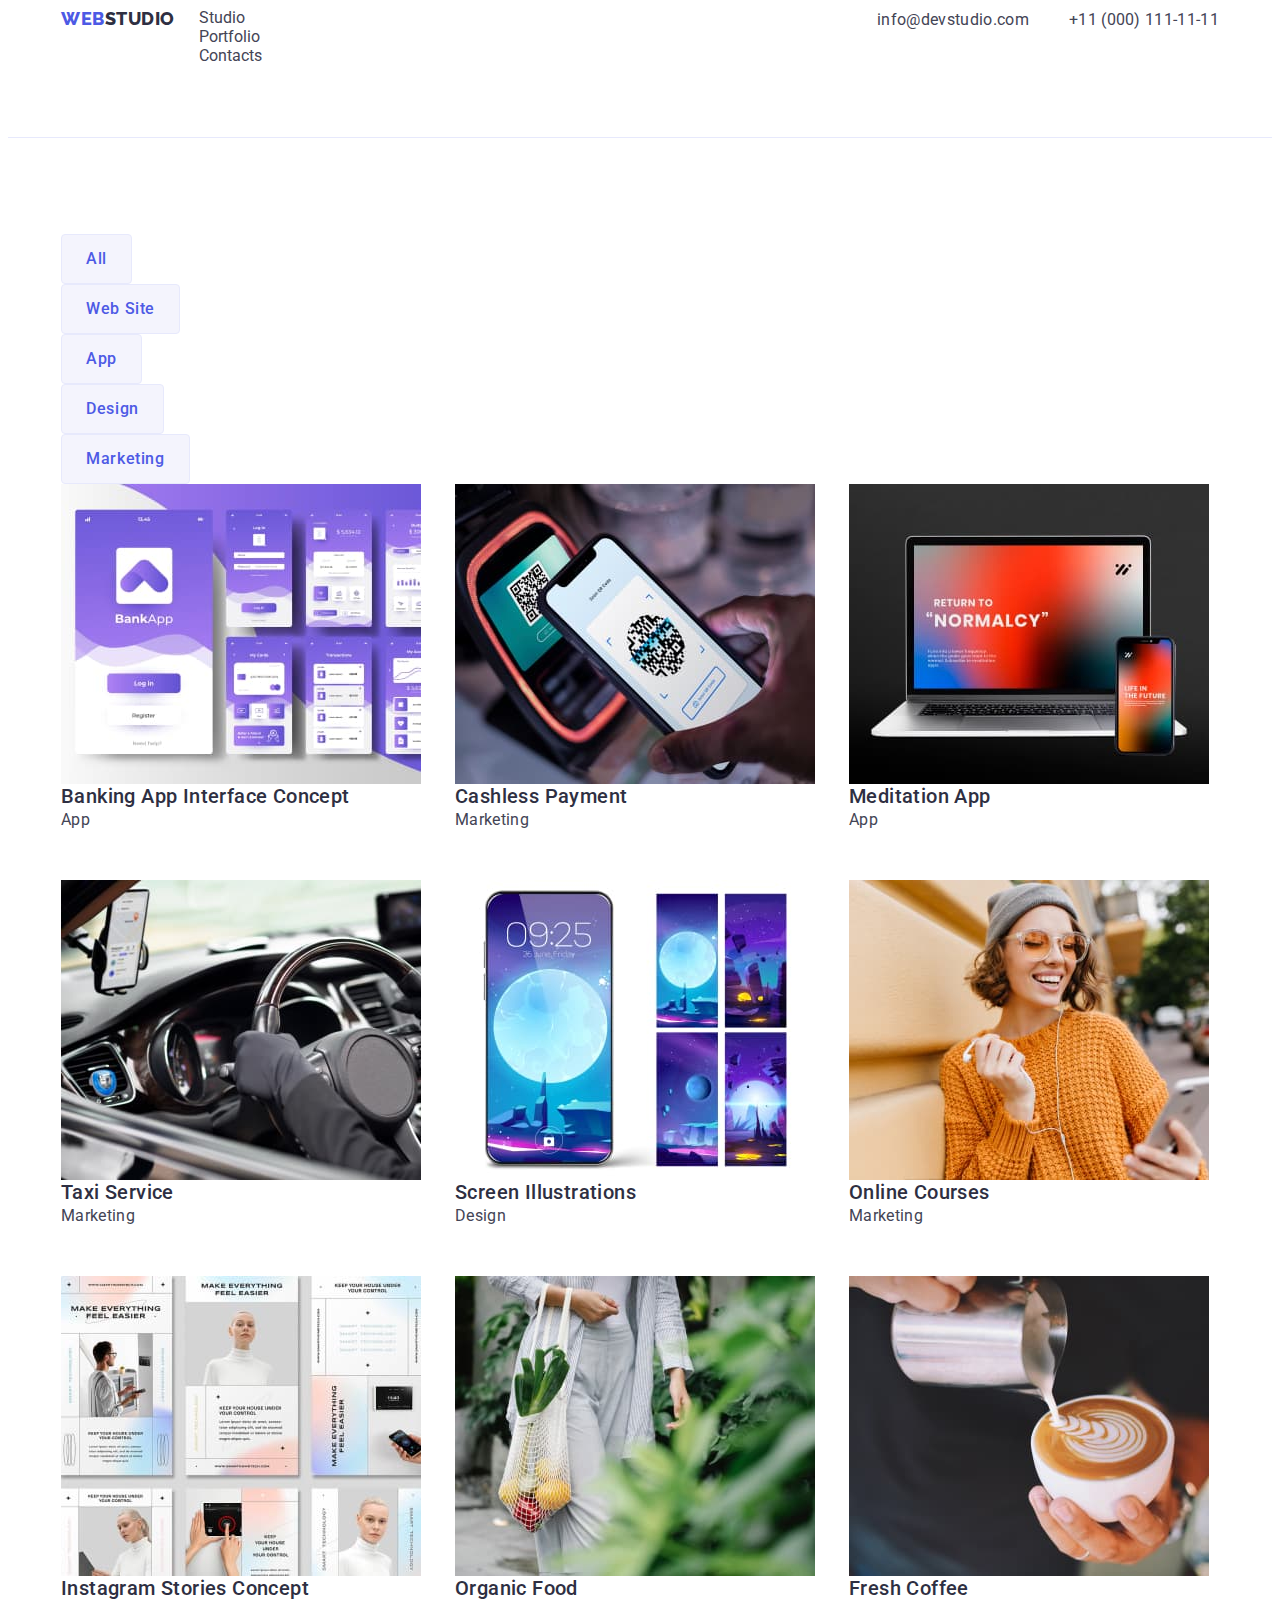
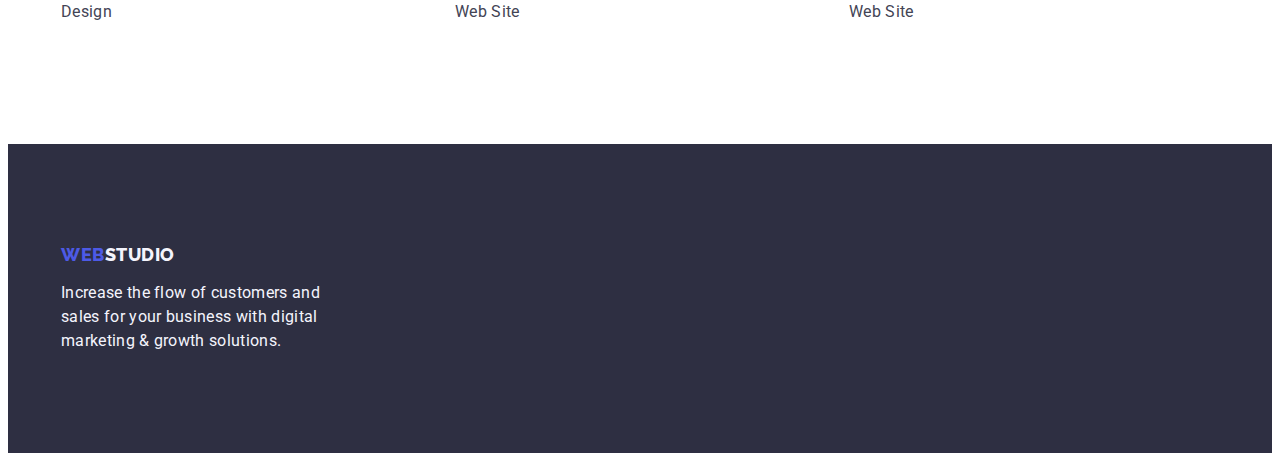
==== commit d8ca12b4: "github" ====
--- a/portfolio.html
+++ b/portfolio.html
@@ -6,7 +6,11 @@
     <meta http-equiv="X-UA-Compatible" content="IE=edge" />
     <meta name="viewport" content="width=device-width, initial-scale=1.0" />
     <!-- Normalize-->
-    <link href="https://cdn.jsdelivr.net/npm/modern-normalize@2.0.0/modern-normalize.min.css" rel="stylesheet" />
+    <link href="https://cdn.jsdelivr.net/npm/modern-normalize@2.0.0/modern-normalize.min.css" rel="stylesheet" 
+    integrity="sha512-4xo8blKMVCiXpTaLzQSLSw3KFOVPWhm/TRtuPVc4WG6kUgjH6J03IBuG7JZPkcWMxJ5huwaBpOpnwYElP/m6wg=="
+    crossorigin="anonymous"
+    referrerpolicy="no-referrer"
+      />
     <!--Fonts-->
     <link rel="preconnect" href="https://fonts.googleapis.com">
     <link rel="preconnect" href="https://fonts.gstatic.com" crossorigin>
@@ -21,6 +25,7 @@
 <body class="page">
     <!-- Header section -->
     <header class="header">
+        <div class="header-container container">
         <nav class="nav">
             <a class="logo link" href="/index.html">Web<span class="logo-black-title">Studio</span></a>
 
@@ -46,11 +51,13 @@
                 </li>
             </ul>
         </address>
+        </div>
     </header>
     <!-- Main block -->
     <main class="main">
         <section class="section portfolio">
-            <h1 hidden>Portfolio Page</h1>
+            <div class="container">
+            <h1 class="visually-hidden">Portfolio Page</h1>
             <!-- Navigation-list -->
             <ul class="portfolio-nav list">
                 <li class="portfolio-nav-item">
@@ -75,76 +82,97 @@
                 <li class="portfolio-item">
                     <a class="portfolio-link link" href="">
                         <img class="section-img" src="./images/img7.jpg" alt="Banking app" width="360" height="300" />
+                        <div class="portfolio-page-card-content">
                         <h2 class="profit-title">Banking App Interface Concept</h2>
                         <p class="portfolio-text">App</p>
+                        </div>
                     </a>
                 </li>
                 <li class="portfolio-item">
                     <a class="portfolio-link link" href="">
                         <img src="./images/img8.jpg" alt="Scan the code" width="360" height="300" class="section-img" />
+                        <div class="portfolio-page-card-content">
                         <h2 class="profit-title">Cashless Payment</h2>
                         <p class="portfolio-text">Marketing</p>
+                        </div>
                     </a>
                 </li>
                 <li class="portfolio-item">
                     <a class="portfolio-link link" href="">
                         <img src="./images/img9.jpg" alt="machinery" width="360" height="300" class="section-img" />
+                        <div class="portfolio-page-card-content">
                         <h2 class="profit-title">Meditation App</h2>
                         <p class="portfolio-text">App</p>
+                        </div>
                     </a>
                 </li>
                 <li class="portfolio-item">
                     <a class="portfolio-link link" href="">
                         <img src="./images/img10.jpg" alt="Car ride" width="360" height="300" class="section-img" />
+                        <div class="portfolio-page-card-content">
                         <h2 class="profit-title">Taxi Service</h2>
                         <p class="portfolio-text">Marketing</p>
+                        </div>
                     </a>
                 </li>
                 <li class="portfolio-item">
                     <a class="portfolio-link link" href="">
                         <img src="./images/img11.jpg" alt="wallpaper" width="360" height="300" class="section-img" />
+                        <div class="portfolio-page-card-content">
                         <h2 class="profit-title">Screen Illustrations</h2>
                         <p class="portfolio-text">Design</p>
+                        </div>
                     </a>
                 </li>
                 <li class="portfolio-item">
                     <a class="portfolio-link link" href="">
                         <img src="./images/img12.jpg" alt="listening to music" width="360" height="300"
                             class="section-img" />
+                            <div class="portfolio-page-card-content">
                         <h2 class="profit-title">Online Courses</h2>
                         <p class="portfolio-text">Marketing</p>
+                            </div>
                     </a>
                 </li>
                 <li class="portfolio-item">
                     <a class="portfolio-link link" href="">
                         <img src="./images/img13.jpg" alt="advertising" width="360" height="300" class="section-img" />
+                        <div class="portfolio-page-card-content">
                         <h2 class="profit-title">Instagram Stories Concept</h2>
                         <p class="portfolio-text">Design</p>
+                        </div>
                     </a>
                 </li>
                 <li class="portfolio-item">
                     <a class="portfolio-link link" href="">
                         <img src="./images/img14.jpg" alt="food" width="360" height="300" class="section-img" />
+                        <div class="portfolio-page-card-content">
                         <h2 class="profit-title">Organic Food</h2>
                         <p class="portfolio-text">Web Site</p>
+                        </div>
                     </a>
                 </li>
                 <li class="portfolio-item">
                     <a class="portfolio-link link" href="">
                         <img src="./images/img15.jpg" alt="coffe" width="360" height="300" class="section-img" />
+                        <div class="portfolio-page-card-content">
                         <h2 class="profit-title">Fresh Coffee</h2>
                         <p class="portfolio-text">Web Site</p>
+                        </div>
                     </a>
                 </li>
             </ul>
+            </div>
         </section>
     </main>
     <!--footer content -->
     <footer class="footer">
+        <div class="container">
         <a class="logo link" href="/index.html">Web<span class="footer-logo-light">Studio</span></a>
         <p class="footer-text">Increase the flow of customers and sales for your business with digital marketing &
             growth solutions.
         </p>
+        </div>
     </footer>
 </body>
 
--- a/css/styles.css
+++ b/css/styles.css
@@ -7,6 +7,11 @@
   --main-text-color: #434455;
   --main-dark-color: #2E2F42;
   --main-link-color: #404bbf;
+  --main-accent-color: #e7e9fc;
+/* Flexbox grid - number */
+--items: 3;
+/*  Flexbox grid - gap */
+--indent: 24px;
 }
 
 /**
@@ -19,23 +24,46 @@
   color: var(--main-text-color);
   background-color: var(--main-bg-white);
 }
-
+.container {
+  width: 1158px;
+  margin: 0 auto;
+  padding-right: 15px;
+  padding-left: 15px;
+}
+/* Reset */
+h1,
+h2,
+h3,
+h4,
+h5,
+h6,
+p {
+  margin: 0;
+}
 .link,
 a {
   text-decoration: none;
   color: currentColor;
+  font-style: normal;
 }
 
 .list,
 ul,
 ol {
   list-style: none;
+  margin: 0;
+  padding-left: 0;
 }
 
 .btn,
 button {
   font-family: inherit;
   cursor: pointer;
+}
+img {
+  display: block;
+  max-width: 100%;
+  height: auto;
 }
 
 /**
@@ -44,6 +72,7 @@
           |============================
         */
 .title {
+  margin-bottom: 72px;
   font-weight: 700;
   font-size: 36px;
   line-height: 1.11;
@@ -66,8 +95,13 @@
                   | Header-section
                   |============================
                 */
-.header {}
-
+.header {
+border-bottom: 1px solid var(--main-accent-color)
+}
+.header-container {
+  display: flex;
+  justify-content: space-between;
+}
 .logo {
   font-family: "Raleway", sans-serif;
   text-transform: uppercase;
@@ -82,11 +116,24 @@
   color: var(--main-title-color);
 }
 
-.header-nav {}
-
-.header-list {}
-
-.header-item {}
+.header-nav {
+display: flex;
+align-items: center;
+}
+}
+
+.header-list {
+display: flex;
+gap: var(--indent);
+align-items: center;
+--indent: 40px;
+}
+}
+
+.header-item {
+flex-basis: calc((100% - var(--indent) * (var(--items) - 1)) / var(--items));
+}
+}
 
 .header-link {
   font-weight: 500;
@@ -109,9 +156,18 @@
   font-style: normal;
 }
 
-.header-address-list {}
-
-.header-address-item {}
+.header-address-list {
+display: flex;
+  gap: var(--indent);
+  --items: 2;
+  --indent: 40px;
+}
+}
+
+.header-address-item {
+flex-basis: calc((100% - (var(--indent)) * (var(--items) - 1)) / var(--items));
+}
+}
 
 .header-address-link:hover,
 .header-address-link:focus {
@@ -142,9 +198,13 @@
 /* Hero-section */
 .hero {
   background-color: var(--main-dark-color);
+  padding: 188px 0;
 }
 
 .hero-title {
+  max-width: 496px;
+  margin: 0 auto;
+  margin-bottom: 48px;
   font-weight: 700;
   font-size: 56px;
   line-height: 1.07;
@@ -154,6 +214,12 @@
 }
 
 .hero-button {
+  display: block;
+  min-width: 169px;
+  margin: 0 auto;
+  padding: 16px 32px;
+  border: none;
+  border-radius: 4px;
   font-weight: 500;
   font-size: 16px;
   line-height: 1.5;
@@ -168,9 +234,28 @@
 }
 
 /* section 2 */
-.profit {}
-
-.profit-list {}
+.visually-hidden {
+  position: absolute;
+  overflow: hidden;
+  clip: rect(0 0 0 0);
+  width: 1px;
+  height: 1px;
+  margin: -1px;
+  padding: 0;
+  border: 0;
+  white-space: nowrap;
+  clip-path: inset(100%);
+}
+.profit {
+padding-top: 120px;
+padding-bottom: 120px;
+}
+
+.profit-list {
+display: flex;
+gap: var(--indent);
+justify-content: space-between;
+}
 
 .profit-text {
   font-size: 16px;
@@ -180,18 +265,33 @@
 }
 
 /* Projects-section */
-.projects {}
-
-.projects-list {}
+.projects {
+padding-bottom: 120px;
+}
+
+.projects-list {
+  display: flex;
+  gap: var(--indent);
+  justify-content: space-between;
+}
 
 /* Our-team-section */
 .our-team {
+  padding-top: 120px;
+  padding-bottom: 120px;
   background-color: var(--main-cloud);
 }
 
-.our-team-list {}
+.our-team-list {
+display: flex;
+gap: var(--indent);
+justify-content: space-between;
+--items: 4;
+}
 
 .our-team-item {
+  flex-basis: calc((100% - var(--indent) * (var(--items) - 1)) / var(--items));
+  border-radius: 0px 0px 4px 4px;
   background-color: var(--main-bg-white);
 }
 
@@ -207,13 +307,24 @@
                    | Main styles portfolio page
                    |============================
                  */
-.portfolio {}
-
-.nav {}
+.portfolio {
+padding-top: 96px;
+padding-bottom: 120px;
+}
+
+.nav {
+  display: flex;
+  gap: var(--indent);
+  justify-content: center;
+  margin-bottom: 72px;
+}
 
 .portfolio-nav-item {}
 
 .portfolio-nav-button {
+  padding: 12px 24px;
+  border: 1px solid var(--main-accent-color);
+  border-radius: 4px;
   font-family: 'Roboto', sans-serif;
   font-weight: 500;
   font-size: 16px;
@@ -226,13 +337,21 @@
 
 .portfolio-nav-button:hover,
 .portfolio-nav-button:focus {
+  border: 1px solid transparent;
   color: var(--main-bg-white);
   background-color: var(--main-link-color);
 }
 
-.portfolio-list {}
-
-.portfolio-item {}
+.portfolio-list {
+  display: flex;
+  flex-wrap: wrap;
+  gap: 48px 24px;
+}
+
+.portfolio-item {
+flex-basis: calc((100% - var(--indent) * (var(--items) - 1)) / var(--items));
+}
+
 
 .portfolio-text {
   font-size: 16px;
@@ -247,14 +366,20 @@
                       |============================
                     */
 .footer {
+  padding-top: 100px;
+  padding-bottom: 100px;
   background-color: var(--main-dark-color);
 }
-
+.footer .logo {
+  display: inline-block;
+  margin-bottom: 16px;
+}
 .footer-logo-light {
   color: var(--main-cloud);
 }
 
 .footer-text {
+  max-width: 264px;
   font-size: 16px;
   line-height: 1.5;
   letter-spacing: 0.02em;
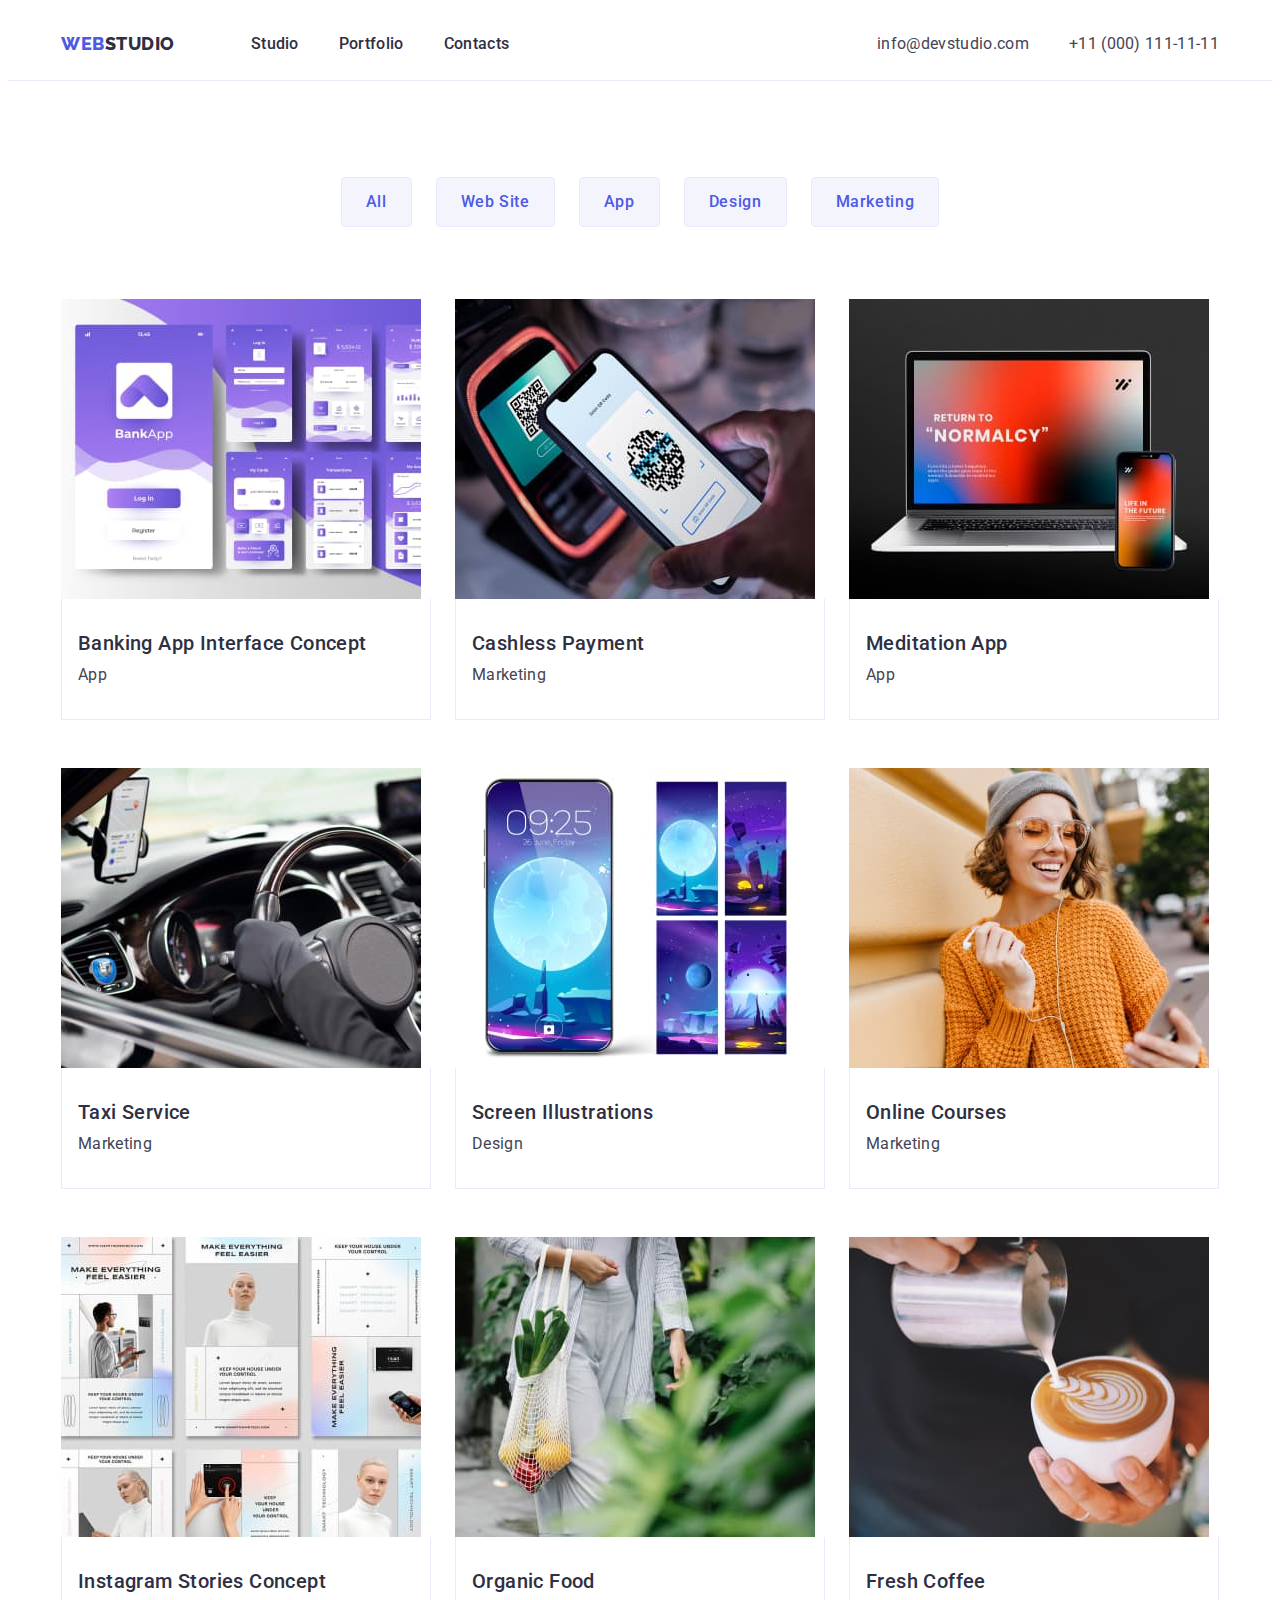
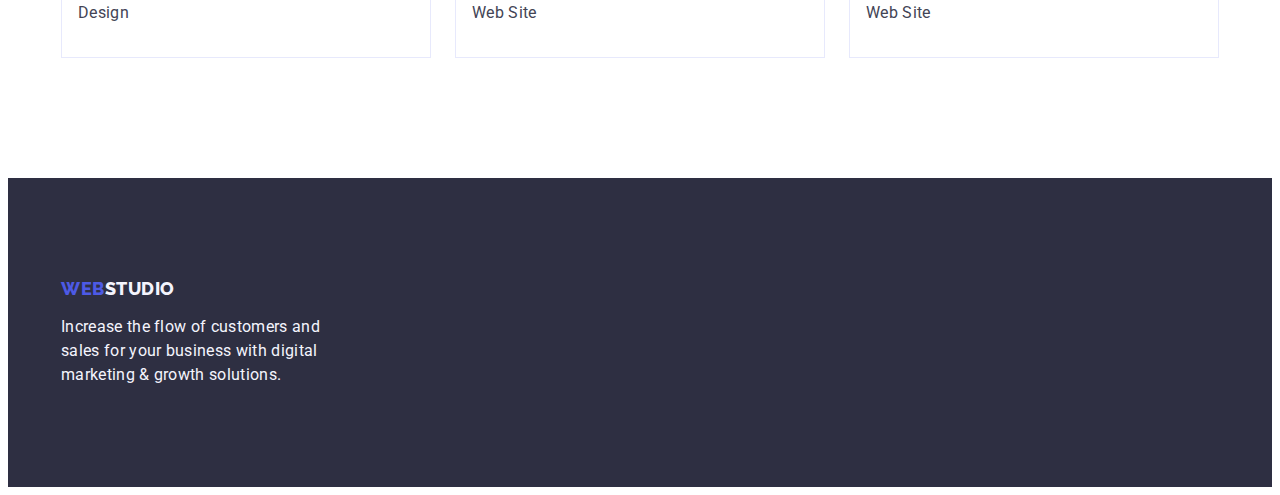
==== commit b29c734d: "github" ====
--- a/portfolio.html
+++ b/portfolio.html
@@ -6,11 +6,9 @@
     <meta http-equiv="X-UA-Compatible" content="IE=edge" />
     <meta name="viewport" content="width=device-width, initial-scale=1.0" />
     <!-- Normalize-->
-    <link href="https://cdn.jsdelivr.net/npm/modern-normalize@2.0.0/modern-normalize.min.css" rel="stylesheet" 
-    integrity="sha512-4xo8blKMVCiXpTaLzQSLSw3KFOVPWhm/TRtuPVc4WG6kUgjH6J03IBuG7JZPkcWMxJ5huwaBpOpnwYElP/m6wg=="
-    crossorigin="anonymous"
-    referrerpolicy="no-referrer"
-      />
+    <link rel="stylesheet" href="https://cdnjs.cloudflare.com/ajax/libs/modern-normalize/2.0.0/modern-normalize.min.css"
+        integrity="sha512-4xo8blKMVCiXpTaLzQSLSw3KFOVPWhm/TRtuPVc4WG6kUgjH6J03IBuG7JZPkcWMxJ5huwaBpOpnwYElP/m6wg=="
+        crossorigin="anonymous" referrerpolicy="no-referrer" />
     <!--Fonts-->
     <link rel="preconnect" href="https://fonts.googleapis.com">
     <link rel="preconnect" href="https://fonts.gstatic.com" crossorigin>
@@ -168,7 +166,7 @@
     <!--footer content -->
     <footer class="footer">
         <div class="container">
-        <a class="logo link" href="/index.html">Web<span class="footer-logo-light">Studio</span></a>
+        <a class="footer-logo link" href="/index.html">Web<span class="footer-logo-light" >Studio</span></a>
         <p class="footer-text">Increase the flow of customers and sales for your business with digital marketing &
             growth solutions.
         </p>
--- a/css/styles.css
+++ b/css/styles.css
@@ -101,8 +101,10 @@
 .header-container {
   display: flex;
   justify-content: space-between;
+  align-items: center;
 }
 .logo {
+  margin-right: 76px;
   font-family: "Raleway", sans-serif;
   text-transform: uppercase;
   font-weight: 800;
@@ -110,6 +112,7 @@
   line-height: 1.17;
   letter-spacing: 0.03em;
   color: var(--main-color-web);
+  display: inline-block;
 }
 
 .logo-black-title {
@@ -120,7 +123,7 @@
 display: flex;
 align-items: center;
 }
-}
+
 
 .header-list {
 display: flex;
@@ -128,17 +131,19 @@
 align-items: center;
 --indent: 40px;
 }
-}
+
 
 .header-item {
 flex-basis: calc((100% - var(--indent) * (var(--items) - 1)) / var(--items));
 }
-}
+
 
 .header-link {
+  padding: 24px 0;
   font-weight: 500;
   font-size: 16px;
   line-height: 1.5;
+  display: block;
   letter-spacing: 0.02em;
   color: var(--main-title-color);
 }
@@ -157,17 +162,17 @@
 }
 
 .header-address-list {
-display: flex;
+  display: flex;
   gap: var(--indent);
   --items: 2;
   --indent: 40px;
 }
-}
+
 
 .header-address-item {
 flex-basis: calc((100% - (var(--indent)) * (var(--items) - 1)) / var(--items));
 }
-}
+
 
 .header-address-link:hover,
 .header-address-link:focus {
@@ -256,7 +261,16 @@
 gap: var(--indent);
 justify-content: space-between;
 }
-
+.profit-item {
+  flex-basis: calc((100% - var(--indent) * (var(--items) - 1)) / var(--items));
+}
+.profit-title {
+margin-bottom: 8px;
+color: var(--main-dark-color);
+font-weight: 500;
+font-size: 20px;
+line-height: 1.2;
+}
 .profit-text {
   font-size: 16px;
   line-height: 1.5;
@@ -272,11 +286,11 @@
 .projects-list {
   display: flex;
   gap: var(--indent);
-  justify-content: space-between;
 }
 
 /* Our-team-section */
 .our-team {
+  text-align: center;
   padding-top: 120px;
   padding-bottom: 120px;
   background-color: var(--main-cloud);
@@ -294,8 +308,12 @@
   border-radius: 0px 0px 4px 4px;
   background-color: var(--main-bg-white);
 }
-
+.team-card-content {
+    padding: 32px 16px;
+    text-align: center;
+  }
 .our-team-text {
+  text-align: center;
   font-size: 16px;
   line-height: 1.5;
   letter-spacing: 0.02em;
@@ -308,18 +326,24 @@
                    |============================
                  */
 .portfolio {
+text-align: center;
 padding-top: 96px;
 padding-bottom: 120px;
 }
-
+.portfolio-nav {
+    display: flex;
+    gap: var(--indent);
+    justify-content: center;
+    margin-bottom: 72px;
+  }
 .nav {
   display: flex;
-  gap: var(--indent);
-  justify-content: center;
-  margin-bottom: 72px;
-}
-
-.portfolio-nav-item {}
+  align-items: center;
+}
+
+.portfolio-nav-item {
+
+}
 
 .portfolio-nav-button {
   padding: 12px 24px;
@@ -344,16 +368,26 @@
 
 .portfolio-list {
   display: flex;
+  gap: var(--indent);
+  justify-content: center;
+  display: flex;
   flex-wrap: wrap;
   gap: 48px 24px;
+  
 }
 
 .portfolio-item {
 flex-basis: calc((100% - var(--indent) * (var(--items) - 1)) / var(--items));
 }
-
+.portfolio-page-card-content {
+    padding: 32px 16px;
+    border: 1px solid var(--main-accent-color);
+    border-top: none;
+    text-align: left;
+  }
 
 .portfolio-text {
+  
   font-size: 16px;
   line-height: 1.5;
   letter-spacing: 0.02em;
@@ -370,9 +404,16 @@
   padding-bottom: 100px;
   background-color: var(--main-dark-color);
 }
-.footer .logo {
-  display: inline-block;
-  margin-bottom: 16px;
+.footer-logo {
+    margin-bottom: 16px;
+    font-family: "Raleway", sans-serif;
+    font-weight: 800;
+    font-size: 18px;
+    line-height: 1.17;
+    letter-spacing: 0.03em;
+    text-transform: uppercase;
+    color: var(--main-color-web);
+    display: inline-block;
 }
 .footer-logo-light {
   color: var(--main-cloud);
